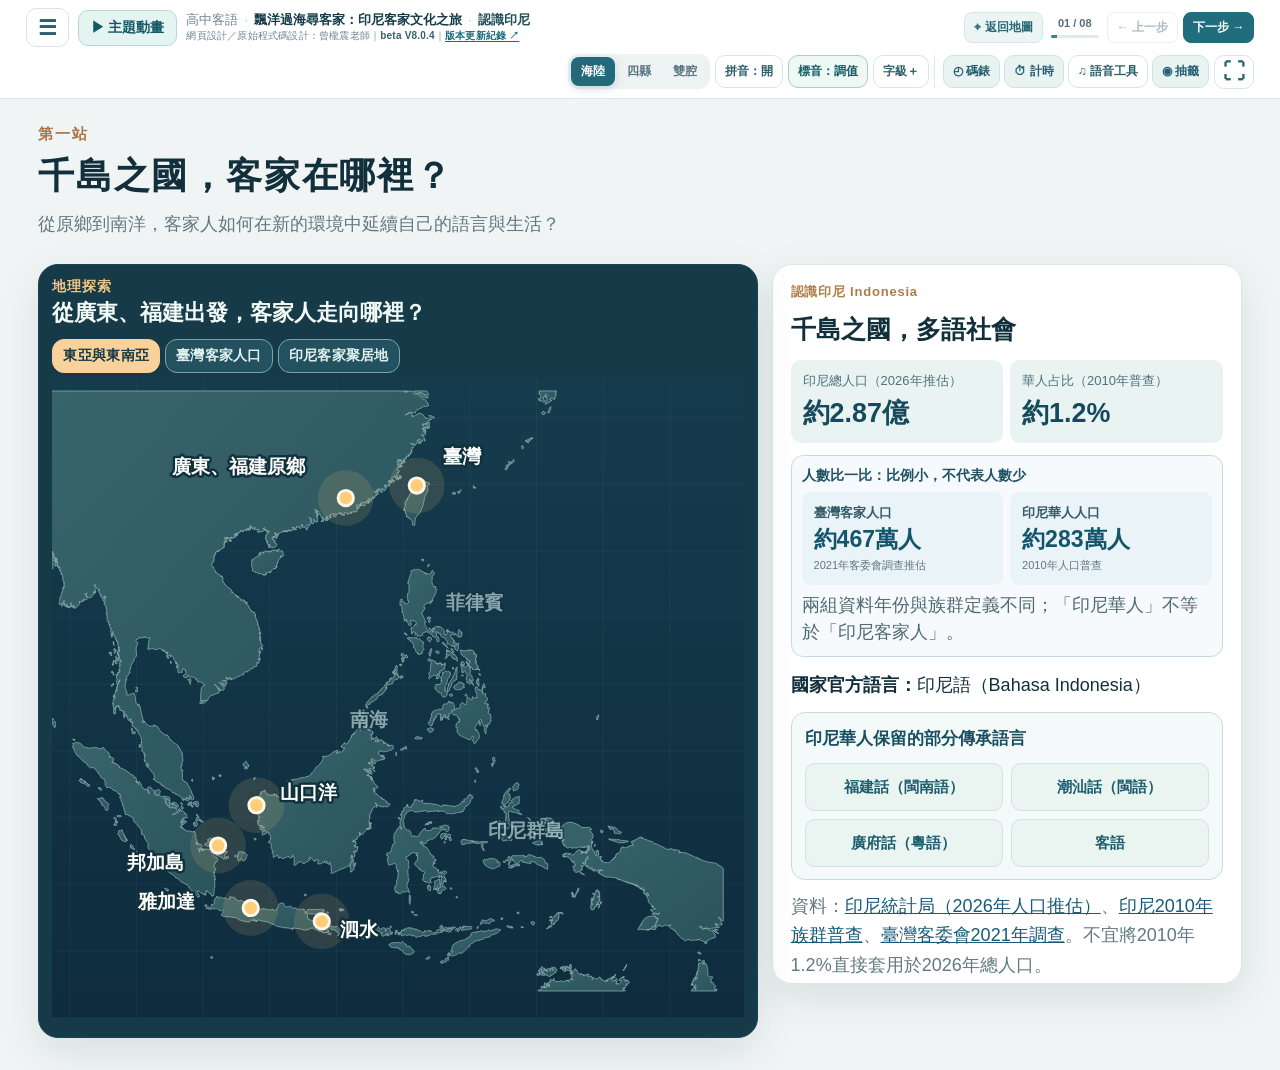
==== index.html @ 6a5dc9e3 "Add files via upload" ====
<!doctype html>
<html lang="zh-Hant">
<head>
  <meta charset="utf-8">
  <meta name="viewport" content="width=device-width, initial-scale=1">
  <meta name="theme-color" content="#0f2835">
  <meta name="description" content="高中客語第八課〈行讀客家世界：印尼客家之旅〉互動教學網站。海陸與四縣課文、移民歷史、語言傳承、蘭芳公司、飲食與元宵。">
  <title>飄洋過海尋客家：印尼客家文化之旅｜beta V8.0.4</title>
  <link rel="stylesheet" href="styles.css">
  <script src="content.js" defer></script>
  <script src="culture-vocab.js" defer></script>
  <script src="app.js" defer></script>
  <script src="phonology-tools.js" defer></script>
</head>
<body>
  <div class="site-shell" id="siteShell">
    <button type="button" id="navBackdrop" class="nav-backdrop" aria-label="關閉章節導覽" hidden></button>
    <aside class="sidebar" id="sidebar" aria-label="探索章節" aria-hidden="true">
      <div class="brand">
        <span class="brand-mark" aria-hidden="true">客</span>
        <div><strong>飄洋過海尋客家</strong><span>印尼客家文化之旅</span></div>
      </div>
      <div class="side-caption">互動式客語教材</div>
      <nav id="lessonNav" class="lesson-nav" aria-label="八個教學階段"></nav>
      <div class="side-bottom">
        
        <a href="worksheet.html" target="_blank" rel="noopener">開啟可列印學習單 ↗</a>
        <button type="button" id="viewSources" class="quiet-button">資料與圖片來源</button>
        <a href="versions.html" target="_blank" rel="noopener">版本更新紀錄 ↗</a>
      </div>
    </aside>

    <div class="workspace">
      <header class="topbar">
        <div class="topbar-heading">
          <button type="button" id="mobileMenu" class="icon-button" aria-label="開啟章節導覽" aria-expanded="false" aria-controls="sidebar" title="開啟章節導覽（M）">☰</button>
          <button type="button" id="themeAnimationBtn" class="top-button theme-animation-launch" title="播放／重播開場主題動畫" aria-haspopup="dialog" aria-controls="journeyOverlay">▶ 主題動畫</button>
          <div class="topbar-identity">
            <div class="breadcrumb"><span>高中客語</span><span class="dot">·</span><strong class="site-full-name">飄洋過海尋客家：印尼客家文化之旅</strong><span class="dot">·</span><strong id="stepLabel">認識印尼</strong></div>
            <div class="site-credit">網頁設計／原始程式碼設計：曾櫳震老師｜<strong>beta V8.0.4</strong>｜<a class="version-history-link" href="versions.html" target="_blank" rel="noopener">版本更新紀錄 ↗</a></div>
          </div>
        </div>
        <nav class="top-pager" aria-label="課程站別導覽">
          <button type="button" id="mapHome" class="top-pager-home" title="返回第一站地圖">⌖ 返回地圖</button>
          <div class="top-pager-progress" aria-label="目前教學站別">
            <span id="progressText" class="progress-text">01 / 08</span>
            <div class="progress-track" aria-hidden="true"><div id="progressFill" class="progress-fill"></div></div>
          </div>
          <button type="button" id="prevBtn" class="top-pager-step" title="上一站">← 上一步</button>
          <button type="button" id="nextBtn" class="top-pager-step next-step" title="下一站">下一步 →</button>
        </nav>
        <div class="top-actions">
          <div class="dialect-switch" role="group" aria-label="課文腔調">
            <button type="button" class="dialect active" data-dialect="hailu" aria-pressed="true">海陸</button>
            <button type="button" class="dialect" data-dialect="sixian" aria-pressed="false">四縣</button>
            <button type="button" class="dialect" data-dialect="both" aria-pressed="false">雙腔</button>
          </div>
          <button type="button" id="pinyinToggle" class="top-button" title="顯示或隱藏拼音" aria-pressed="true">拼音：開</button>
          <button type="button" id="toneModeToggle" class="top-button tone-mode-toggle" title="切換調值與調型標記" aria-label="目前使用調值標記，點擊切換為調型">標音：調值</button>
          <button type="button" id="fontToggle" class="top-button" title="調整課文顯示字級">字級＋</button>
          <div class="tool-launchers" role="group" aria-label="課堂小工具">
            <button type="button" data-tool="stopwatch" class="top-button tool-trigger" title="開啟碼錶">◴ 碼錶</button>
            <button type="button" data-tool="countdown" class="top-button tool-trigger" title="開啟倒數計時器">⏱ 計時</button>
            <button type="button" id="phonologyLaunch" class="top-button" title="客語聲調與聲母速查">♫ 語音工具</button>
            <button type="button" data-tool="spinner" class="top-button tool-trigger" title="開啟輪盤抽籤">◉ 抽籤</button>
          </div>
          <button type="button" id="fullscreenToggle" class="icon-button" title="全螢幕（F）" aria-label="切換全螢幕">⛶</button>
        </div>
      </header>

      <main class="main" id="main" tabindex="-1">
        <div class="content-head">
          <div class="eyebrow" id="stageEyebrow">第一站</div>
          <h1 id="stageTitle">千島之國，客家在哪裡？</h1>
          <p id="stageIntro">從臺灣出發，前往印尼認識另一個客家世界。</p>
        </div>
        <div class="stage-body" id="stageBody" aria-live="polite"></div>
      </main>

    </div>
  </div>

  <div id="journeyOverlay" class="journey-overlay" role="dialog" aria-modal="true" aria-label="飄洋過海尋客家主題動畫" hidden>
    <section class="journey-embedded-wrap">
      <div class="journey-modal-top"><strong>飄洋過海尋客家｜主題動畫</strong><button id="journeySkip" type="button" class="journey-modal-close" aria-label="關閉主題動畫，返回原本課程">× 關閉動畫</button></div>
      <iframe id="journeyPixelFrame" title="歷史移民與現代探險：七幕像素主題動畫" data-src="journey-pixel.html?embed=1" allowfullscreen></iframe>
    </section>
  </div>
  <div id="dialogOverlay" class="dialog-overlay" hidden>
    <div class="dialog" role="dialog" aria-modal="true" aria-labelledby="dialogTitle">
      <div class="dialog-top"><div class="micro-label" id="dialogTag">詞彙註解</div><button type="button" id="dialogClose" class="icon-button" aria-label="關閉">×</button></div>
      <h2 id="dialogTitle"></h2>
      <div id="dialogContent"></div>
    </div>
  </div>
  <div id="toolOverlay" class="tool-overlay" hidden>
    <section class="tool-dialog" role="dialog" aria-modal="true" aria-labelledby="toolTitle">
      <header class="tool-dialog-head"><div><div class="tool-kicker">課堂小工具</div><h2 id="toolTitle"></h2></div><button type="button" class="tool-close" id="toolClose" aria-label="關閉工具">×</button></header>
      <div id="toolContent"></div>
    </section>
  </div>
  <div id="phonologyOverlay" class="phonology-overlay" hidden>
    <section class="phonology-dialog" role="dialog" aria-modal="true" aria-labelledby="phonologyTitle">
      <header class="phonology-head"><div><div class="micro-label">海陸腔／四縣腔</div><h2 id="phonologyTitle">客語語音互動工具</h2></div><button id="phonologyClose" class="phonology-close" type="button" aria-label="關閉語音工具">×</button></header>
      <div class="phonology-actions"><button data-phon-tab="tones" class="active" aria-pressed="true">聲調</button><button data-phon-tab="consonants" aria-pressed="false">聲母</button><button data-phon-tab="references" aria-pressed="false">原始圖表</button><button data-phon-tab="sandhi" aria-pressed="false">連讀變調</button></div>
      <div class="phonology-dialects"><button data-phon-dialect="hailu" class="active" aria-pressed="true">海陸腔</button><button data-phon-dialect="sixian" aria-pressed="false">四縣腔</button></div>
      <div id="phonologyContent"></div>
    </section>
  </div>
  <div id="cultureVocabOverlay" class="culture-vocab-overlay" hidden>
    <section class="cv-modal" role="dialog" aria-modal="true" aria-labelledby="cvTitle">
      <header class="cv-modal-head"><div><div class="micro-label">客語時間！拿出學習單，一起讀、一起猜！</div><h2 id="cvTitle">客語詞彙學習</h2></div><button type="button" class="cv-close" data-cv-action="close" aria-label="關閉詞彙學習視窗">×</button></header>
      <div class="cv-modal-body">
        <div class="cv-main-column">
          <div class="cv-modal-top"><span id="cvProgress"></span><div class="cv-dialects"><button type="button" data-cv-dialect="hailu">海陸腔</button><button type="button" data-cv-dialect="sixian">四縣腔</button></div></div>
          <div class="cv-tone-switch" role="group" aria-label="詞彙拼音標記"><span>拼音標記</span><button type="button" data-cv-tone="shape">調型</button><button type="button" data-cv-tone="value">調值</button></div>
          <div class="cv-word-area"><div id="cvHan" class="cv-han"></div><div id="cvPinyin" class="cv-pinyin"></div><div id="cvGuess" class="cv-guess">猜猜看，這個詞是什麼意思？</div><div id="cvMeaning" class="cv-meaning" hidden></div><div id="cvImage" class="cv-image" hidden></div></div>
          <footer class="cv-modal-actions"><button id="cvReveal" type="button" class="cv-reveal" data-cv-action="reveal">揭曉華語詞義</button><div class="cv-nav"><button type="button" data-cv-action="prev">← 上一詞</button><button type="button" data-cv-action="next">下一詞 →</button><button type="button" data-cv-action="random">隨機抽一詞</button></div></footer>
        </div>
        <aside id="cvSlotPanel" class="cv-slot-panel" aria-label="詞彙卡同步抽籤拉霸">
          <button type="button" class="cv-slot-toggle" data-slot-action="toggle" id="cvSlotToggle" aria-expanded="false" aria-controls="cvSlotDetails">▣ 抽籤拉霸 <span aria-hidden="true">＋</span></button>
          <div class="cv-slot-details" id="cvSlotDetails" hidden>
            <p class="cv-slot-tip">詞彙卡保持開啟，隨時抽選學生。</p>
            <div class="cv-slot-reels" aria-live="polite" aria-atomic="true"><span class="cv-slot-reel" id="cvSlotResult">—</span></div>
            <button type="button" class="cv-slot-draw" data-slot-action="draw" id="cvSlotDraw">拉霸抽籤</button>
            <p class="cv-slot-status" id="cvSlotStatus">沿用輪盤名單</p>
            <button type="button" class="cv-slot-reset" data-slot-action="reset">重新抽籤</button>
            <details class="cv-slot-settings" id="cvSlotSettings"><summary>名單與抽籤設定</summary>
              <label for="cvSlotRosterFile">匯入本機CSV／TXT學生名單</label>
              <input type="file" id="cvSlotRosterFile" class="roster-file-input" accept=".csv,.txt,text/csv,text/plain" aria-describedby="cvSlotImportStatus">
              <p id="cvSlotImportStatus" class="roster-file-status" role="status">名單只在這個瀏覽器分頁處理，不上傳。</p>
              <label for="cvSlotNames">學生姓名／座號（換行或逗號分隔）</label>
              <textarea id="cvSlotNames" rows="5" spellcheck="false"></textarea>
              <button type="button" data-slot-action="save-names">套用名單</button>
              <label class="cv-slot-checkbox"><input id="cvSlotExclude" type="checkbox" checked>抽過的人暫不重複</label>
            </details>
          </div>
        </aside>
      </div>
    </section>
  </div>
  <noscript><p class="noscript">本教學網站需要啟用JavaScript，才能使用章節導覽與課文切換。</p></noscript>
</body>
</html>
---- styles.css ----
:root{--ink:#122f3c;--muted:#5e7481;--cream:#f5f7f5;--white:#fff;--line:#dce6e8;--accent:#f3b86b;--sea:#1b6273;--lightsea:#def0ef;--teal:#327c7c;--shadow:0 14px 40px rgba(23,56,66,.10);--fontup:1;}
*{box-sizing:border-box}html,body{margin:0;min-height:100%;background:#f0f4f4;color:var(--ink);font-family:ui-sans-serif,-apple-system,BlinkMacSystemFont,"Noto Sans TC","Microsoft JhengHei",sans-serif}button,a{font:inherit}button{cursor:pointer}a{color:#126070}button:focus-visible,a:focus-visible,input:focus-visible{outline:3px solid #eea755;outline-offset:3px}button:disabled{opacity:.42;cursor:not-allowed}p{line-height:1.75}button{transition:background .17s ease,border-color .17s ease,transform .17s ease}button:hover:not(:disabled){transform:translateY(-1px)}
.site-shell{min-height:100vh;display:grid;grid-template-columns:254px minmax(0,1fr)}.sidebar{background:var(--ink);color:#d4e2e5;display:flex;flex-direction:column;padding:26px 17px 20px;position:sticky;top:0;height:100vh;overflow:auto}.brand{display:flex;gap:10px;align-items:center;padding:1px 9px 24px}.brand-mark{background:var(--accent);color:#263b3c;width:39px;height:39px;border-radius:13px;display:grid;place-items:center;font-family:serif;font-size:24px;font-weight:800}.brand strong{display:block;font-size:16px;color:white;letter-spacing:.05em}.brand span:not(.brand-mark){display:block;font-size:11px;color:#a9bec4;margin-top:3px}.side-caption{padding:10px 12px;color:#93b3ba;font-size:11px;letter-spacing:.16em;text-transform:uppercase}.lesson-nav{display:grid;gap:7px}.nav-step{border:1px solid transparent;color:#b5cbd1;background:transparent;display:flex;gap:12px;align-items:center;text-align:left;padding:12px 11px;border-radius:12px}.nav-step:hover{background:#204454}.nav-step.active{background:#285566;color:white;border:1px solid #407783}.nav-step .n{font-size:12px;font-variant-numeric:tabular-nums;color:#e8b778;min-width:22px}.nav-step strong{display:block;font-size:13px;font-weight:650}.nav-step small{color:#8cb2bd;display:block;font-size:11px;margin-top:3px}.side-bottom{margin-top:auto;padding:20px 12px 2px;border-top:1px solid #38525d}.side-bottom .mini-label{font-size:11px;letter-spacing:.1em;color:#ecc389}.side-bottom p{font-size:12px;line-height:1.8;color:#b3c9d0;margin:7px 0 10px}.side-bottom a{display:block;color:#e6cb99;font-size:12px;margin:8px 0}.quiet-button{background:none;border:0;padding:6px 0;color:#a2c6cb;font-size:12px;text-align:left}.workspace{min-width:0;display:flex;flex-direction:column;min-height:100vh}.topbar{display:flex;justify-content:space-between;align-items:center;gap:10px;min-height:74px;padding:12px clamp(18px,3vw,44px);background:white;border-bottom:1px solid var(--line)}.breadcrumb{font-size:12px;color:#6e838d;white-space:nowrap}.breadcrumb strong{color:#214d58}.dot{margin:0 10px;color:#aac2c4}.top-actions{display:flex;align-items:center;gap:8px}.dialect-switch{display:flex;gap:2px;padding:3px;border-radius:11px;background:#edf3f3}.dialect{border:0;border-radius:8px;padding:8px 11px;background:transparent;color:#5a7480;font-size:12px;font-weight:700}.dialect.active{color:#fff;background:#236979;box-shadow:0 3px 10px #23697933}.top-button,.icon-button{border:1px solid #dbe5e6;border-radius:10px;padding:8px 11px;background:#fff;color:#2c606b;font-size:12px;font-weight:700}.icon-button{font-size:22px;line-height:1;min-width:38px}.mobile-only{display:none}
.main{width:100%;max-width:1600px;margin:0 auto;padding:clamp(20px,3vw,40px) clamp(20px,4vw,55px) 32px;flex:1}.content-head{margin-bottom:24px}.eyebrow{font-size:12px;color:#ae7443;font-weight:800;letter-spacing:.12em}.content-head h1{margin:8px 0 8px;font-size:clamp(25px,3vw,38px);letter-spacing:.045em;line-height:1.35}.content-head p{color:#637882;font-size:14px;margin:0}.stage-body{display:grid;gap:18px}.panel{background:#fff;border:1px solid var(--line);box-shadow:var(--shadow);border-radius:20px;padding:24px}.panel h2{margin:0 0 11px;font-size:20px}.panel h3{margin:0 0 9px;font-size:17px}.panel p{margin:8px 0 0;font-size:15px}.panel.soft{background:#f8f9f7}.muted{color:var(--muted)}.micro-label{font-size:11px;color:#ae7d47;font-weight:750;letter-spacing:.13em}.tag{display:inline-block;background:#e9f4f3;border-radius:99px;color:#1b6670;padding:5px 10px;font-size:11px;font-weight:700}.tag.amber{background:#fff2db;color:#875e24}.tag.grey{background:#eef1f3;color:#536a74}.grid2{display:grid;grid-template-columns:1fr 1fr;gap:17px}.grid3{display:grid;grid-template-columns:repeat(3,1fr);gap:16px}.grid4{display:grid;grid-template-columns:repeat(4,1fr);gap:14px}.row{display:flex;align-items:center;gap:10px;flex-wrap:wrap}.spacebetween{justify-content:space-between}.teacher-note{padding:14px 18px;border-left:3px solid #d59d59;border-radius:9px;background:#fdf7ec;color:#6f5b43;font-size:13px;line-height:1.7}.question{font-size:clamp(18px,2vw,26px);font-weight:750;line-height:1.6}.stat{padding:21px 23px;border-radius:16px;background:#f1f7f6;border:1px solid #e1eceb}.stat .number{font-size:clamp(30px,4vw,52px);font-weight:850;color:#1e6574;line-height:1.2;letter-spacing:-.02em}.stat small{display:block;color:#647e85;font-size:12px;margin-top:5px}.stat .reveal{font-size:15px;color:#7d9197}.action{border:0;background:#1c6575;color:#fff;border-radius:12px;padding:11px 17px;font-weight:750}.ghost{border:1px solid #d3e3e5;background:#f7fbfa;color:#256575;border-radius:10px;padding:10px 13px;font-weight:700}.ghost.active{background:#206779;color:white;border-color:#206779}.info-tiles{display:grid;grid-template-columns:repeat(3,minmax(0,1fr));gap:10px}.info-tiles .tile{background:#f4f7f5;border-radius:13px;padding:15px;font-size:13px;line-height:1.6}.info-tiles strong{display:block;margin-bottom:4px;font-size:15px}.map-panel{position:relative;overflow:hidden;background:#163a48;border:1px solid #184455;border-radius:20px;color:#f1faf6;box-shadow:var(--shadow);padding:18px 22px}.map-header{display:flex;justify-content:space-between;align-items:center;gap:12px;flex-wrap:wrap}.map-caption{font-size:11px;color:#bfd0d0}.map-svg{width:100%;height:auto;display:block;max-height:480px}.map-svg .land{fill:#375d62;stroke:#77959a;stroke-width:1.3}.map-svg .coast{fill:#4d7779;stroke:#87a4a6;stroke-width:1.2}.map-svg .country-name{font-size:16px;fill:#adcdcc;letter-spacing:.1em;font-weight:650;pointer-events:none}.map-svg .minor-name{font-size:12px;fill:#d4e7db;pointer-events:none}.map-svg .route{fill:none;stroke:#f6b76c;stroke-width:3;stroke-dasharray:7 8;stroke-linecap:round;opacity:.85}.map-svg .route.modern{stroke:#a9e0f0;stroke-width:2;stroke-dasharray:4 7;opacity:.75}.map-svg .pin{cursor:pointer}.map-svg .pin circle.core{fill:#ffcd7a;stroke:#fff7e9;stroke-width:2.2}.map-svg .pin circle.halo{fill:#ffc778;opacity:.13}.map-svg .pin:hover circle.halo{opacity:.36}.map-svg .pin text{fill:white;font-size:15px;font-weight:800;paint-order:stroke;stroke:#10313b;stroke-width:4px;stroke-linejoin:round;pointer-events:none}.map-svg .pin:focus{outline:none}.map-svg .pin:focus circle.core{stroke:#fff;stroke-width:5px}.map-info{background:#224b56;border:1px solid #416d74;border-radius:13px;padding:13px 16px;font-size:13px;line-height:1.65;color:#d9eff0}.map-info strong{font-size:16px;color:#ffe5ae}.map-note{color:#d3e3e3;font-size:11px}.plane{display:none;fill:#f8dfab;filter:drop-shadow(1px 1px 5px #fff9)}.map-panel.flying .plane{display:block;offset-path:path('M 593 118 Q 553 188 471 287');animation:fly 3.2s ease-in-out forwards;offset-rotate:auto}.map-panel.flying .plane{transform:translate(-9px,-9px)}@keyframes fly{0%{offset-distance:0%;opacity:0}8%{opacity:1}90%{opacity:1}100%{offset-distance:100%;opacity:0}}
.toolbar{background:#fff;border-top:1px solid var(--line);min-height:78px;padding:15px clamp(20px,4vw,55px);display:flex;align-items:center;justify-content:space-between;gap:13px;position:sticky;bottom:0;z-index:5}.toolbar-left,.toolbar-right{display:flex;align-items:center;gap:12px}.toolbar-quiet{border:0;background:transparent;color:#337482;font-weight:700;font-size:13px}.progress-text{font-size:12px;color:#708894;white-space:nowrap}.progress-track{width:120px;max-width:12vw;height:6px;border-radius:99px;background:#e1ebec;overflow:hidden}.progress-fill{height:100%;background:#2c8890;width:12.5%;transition:width .3s}.outline-button,.primary-button{border-radius:11px;padding:11px 20px;font-weight:750;font-size:13px}.outline-button{background:white;border:1px solid #cbdce0;color:#3d6a75}.primary-button{color:white;border:1px solid #1f6879;background:#1f6879}.primary-button:hover{background:#155364}
.reading-controls{display:flex;gap:9px;flex-wrap:wrap;margin-bottom:18px}.chunk{background:#f2f5f5;color:#42616a;border:1px solid #d9e4e5;padding:9px 13px;border-radius:10px;font-weight:700;font-size:12px}.chunk.active{background:#1d6474;border-color:#1d6474;color:white}.reading-panel{display:grid;gap:12px;max-height:min(53vh,570px);overflow:auto;padding:4px 7px 12px 0}.reading-unit{background:#f7faf9;border:1px solid #e6efed;border-radius:12px;padding:17px 20px}.reading-unit .unit-n{font-size:11px;color:#8ba1a3;margin-bottom:7px}.reading-unit.both{display:grid;grid-template-columns:1fr 1fr;gap:12px}.reading-unit.both .unit-n{grid-column:1/-1}.dialect-col{min-width:0}.dialect-name{display:inline-block;color:#217182;font-size:11px;font-weight:800;margin-bottom:6px}.han-text{font-size:calc(22px * var(--fontup));line-height:2.0;letter-spacing:.02em;overflow-wrap:anywhere}.pinyin-text{font-size:calc(14px * var(--fontup));color:#657e89;line-height:1.9;margin-top:9px;white-space:normal;word-wrap:break-word;font-family:ui-sans-serif,Arial,sans-serif;letter-spacing:.02em}.vocab-btn{border:0;border-bottom:2px dotted #b37636;border-radius:0;background:#fff1d9;color:#784f19;padding:0 3px;font-size:inherit;line-height:inherit;display:inline;font-weight:750}.vocab-btn:hover{background:#ffe0a7}.vocab-strip{display:flex;gap:8px;flex-wrap:wrap;margin-top:13px}.vocab-strip button{border:1px solid #cfe2e1;color:#23616d;background:#eef8f6;border-radius:999px;padding:7px 12px;font-size:12px}.read-tip{font-size:12px;color:#637d86}
.dialog-overlay{position:fixed;z-index:90;inset:0;background:#102e3aca;display:grid;place-items:center;padding:15px}.dialog-overlay[hidden]{display:none}.dialog{width:min(540px,95vw);background:#fff;border-radius:20px;padding:24px 27px;box-shadow:0 30px 80px #0d283d44}.dialog-top{display:flex;justify-content:space-between;align-items:center}.dialog h2{margin:3px 0 14px;font-size:26px}.dialog p{line-height:1.85;color:#526d77}.dialog a{overflow-wrap:anywhere}.dialog .dialog-dialect{display:flex;justify-content:space-between;gap:10px;background:#f0f6f5;padding:11px;border-radius:10px;margin:8px 0;font-size:13px}.dialog small{color:#607c85}.dialog .dialog-dialect span{word-break:break-word}.sources-list{display:grid;gap:10px}.sources-list a{font-size:13px;line-height:1.5}
.histcard{border-radius:16px;border:1px solid #deeaeb;background:#fbfcfc;padding:19px}.histcard .year{font-weight:850;font-size:30px;color:#2b7c83}.histcard h3{margin:7px 0}.histcard p{font-size:14px}.meter{display:flex;align-items:stretch;gap:6px}.meter button{flex:1;padding:13px 8px;border-radius:10px;border:1px solid #cddfe1;background:#f3f8f7;color:#285e6b;font-weight:700}.meter button.active{background:#235f70;color:white}.answer-box{background:#f0f7f6;border:1px dashed #adcac9;border-radius:12px;padding:18px;color:#295e67;min-height:82px;line-height:1.8}.card-illustration{min-height:185px;display:grid;place-items:center;border-radius:13px;background:linear-gradient(135deg,#d5eae4,#eae3d1);overflow:hidden}.card-illustration svg{width:min(86%,300px);height:auto;max-height:220px}.food-card{border:1px solid #e1e9e8;background:white;border-radius:17px;overflow:hidden}.food-card .food-body{padding:17px}.food-card h3{margin:0 0 8px}.food-card p{font-size:13px;margin:0;color:#586f75}.compare-line{display:grid;grid-template-columns:1fr 1fr;gap:12px}.compare-line>div{background:#f5f8f7;border:1px solid #e1eae9;padding:15px;border-radius:11px;font-size:14px;line-height:1.7}.large-prompt{font-size:21px;font-weight:800;line-height:1.6}.festival-card{background:white;border:1px solid var(--line);border-radius:16px;padding:18px;min-height:195px}.festival-card .festival-symbol{font-size:43px;display:block;margin:7px 0 12px}.festival-card p{font-size:13px}.festival-card h3{font-size:16px}.policy-col{padding:19px;border-radius:14px;border:1px solid #dbe6e7}.policy-col:first-child{background:#fff8ec}.policy-col:last-child{background:#eff6f6}.tick{display:inline-block;width:11px;height:11px;background:#66a3a4;border-radius:50%;margin-right:8px}.poll{display:flex;gap:9px;flex-wrap:wrap;margin-top:13px}.poll button{background:#f7faf9;border:1px solid #cddfdf;border-radius:11px;padding:12px 15px;color:#285969}.poll button.active{background:#276c79;color:white}.selection-output{margin-top:12px;color:#276b73;font-size:13px;min-height:24px}.audio-chooser{background:#f6f9f8;border-radius:16px;padding:22px;display:flex;flex-direction:column;gap:10px}.audio-chooser h3{margin:0}.audio-chooser audio{width:100%}.audio-chooser input{max-width:100%;font-size:12px}.audio-chooser .audio-status{font-size:12px;color:#6a8189}.audio-chooser .audio-note{font-size:13px}.reflection{border:1px solid #d7e5e5;border-radius:15px;padding:19px;background:#f7fafa;min-height:140px}.reflection.active{border-color:#41949a;background:#e9f6f3}.reflection strong{font-size:21px}.reflection p{font-size:13px;color:#58767a}.citation{font-size:11px;color:#789096;line-height:1.75}.lesson-outro{font-size:22px;font-weight:800;color:#255f6c}
@media(max-width:1200px){.site-shell{grid-template-columns:210px minmax(0,1fr)}.sidebar{padding:22px 9px}.main{padding:25px 25px 28px}.topbar{padding:12px 20px}.top-actions{gap:5px}.brand strong{font-size:14px}.panel{padding:19px}.grid4{grid-template-columns:repeat(2,1fr)}}
@media(max-width:900px){.site-shell{grid-template-columns:1fr}.sidebar{position:fixed;z-index:30;top:0;bottom:0;width:260px;height:100vh;transform:translateX(-100%);transition:transform .2s}.sidebar.open{transform:translateX(0)}.mobile-only{display:inline-block}.breadcrumb span{display:none}.topbar{flex-wrap:wrap;min-height:62px}.grid2,.grid3,.grid4{grid-template-columns:1fr}.reading-unit.both{grid-template-columns:1fr}.reading-unit.both .unit-n{grid-column:1}.info-tiles{grid-template-columns:1fr}.content-head h1{font-size:27px}.toolbar{padding:10px 15px}.progress-track{display:none}}
@media(max-width:520px){.top-actions{width:100%;justify-content:flex-end}.topbar{gap:7px}.main{padding:17px 13px 24px}.panel{padding:16px;border-radius:13px}.map-panel{padding:12px}.toolbar-quiet{display:none}.toolbar-right{gap:5px}.outline-button,.primary-button{padding:10px}.dialect{padding:7px 9px}.top-button{font-size:11px;padding:7px}.reading-unit{padding:11px}.han-text{font-size:calc(19px * var(--fontup))}.progress-text{font-size:10px}}
@media print{.sidebar,.topbar,.toolbar{display:none!important}.site-shell{display:block}.main{padding:0}.panel{box-shadow:none}.reading-panel{max-height:unset;overflow:visible}}

/* 開場鉤子採緊湊橫向配置，讓互動地圖更早進入投影畫面 */
.intro-quick{display:grid;grid-template-columns:minmax(220px,1.1fr) minmax(330px,1.45fr) auto;align-items:center;gap:17px;padding:17px 23px}
.intro-quick .question{font-size:19px;margin:5px 0;line-height:1.45}
.intro-quick p{font-size:12px;margin-top:4px}
.intro-stats{display:grid;grid-template-columns:1fr 1fr;gap:9px}
.intro-quick .stat{padding:11px 16px}
.intro-quick .stat .number{font-size:31px}
.intro-quick .stat small{font-size:10px}
@media(max-width:1200px){.intro-quick{grid-template-columns:1fr 1.3fr;gap:9px}.intro-quick>.action{grid-column:1/-1;justify-self:start}}
@media(max-width:660px){.intro-quick{display:block}.intro-stats{margin:13px 0}.intro-quick>.action{width:100%}}
@media(prefers-reduced-motion:reduce){*,*::before,*::after{scroll-behavior:auto!important;animation:none!important;transition:none!important}}

/* 開場採地圖主畫面＋右側人口與語言問題 */
.intro-layout{display:grid;grid-template-columns:minmax(0,2.3fr) minmax(260px,1fr);gap:16px;align-items:stretch}
.intro-layout .map-panel{min-width:0}
.intro-layout .map-svg{max-height:450px}
.intro-side{display:flex;flex-direction:column;align-items:stretch;gap:11px;box-shadow:var(--shadow)}
.intro-side .question{font-size:20px;margin:3px 0 0;line-height:1.5}
.intro-side p{font-size:12px;margin:0}
.intro-side .stat{padding:12px 16px}
.intro-side .stat .number{font-size:36px}
.intro-side .action{align-self:flex-start}
@media(max-width:1150px){.intro-layout{grid-template-columns:1fr}.intro-side{display:grid;grid-template-columns:1fr 1fr;align-items:center}.intro-side .stat{padding:11px}.intro-side>.action{justify-self:start}.intro-side>.citation{grid-column:1/-1}}
@media(max-width:650px){.intro-side{display:flex}.intro-side>.action{width:100%}}

/* 第三版：公開授課投影優先的字級與真實地理圖層 */
html,body{font-size:18px}
.site-shell{grid-template-columns:258px minmax(0,1fr)}
.brand strong{font-size:19px}.brand span:not(.brand-mark){font-size:14px}.side-caption{font-size:13px}
.nav-step strong{font-size:17px}.nav-step small{font-size:13px}.nav-step .n{font-size:14px}
.side-bottom p,.side-bottom a,.side-bottom .mini-label{font-size:14px}
.breadcrumb{font-size:15px}.dialect,.top-button{font-size:15px}.top-button{padding:10px 12px}
.eyebrow{font-size:15px}.content-head h1{font-size:clamp(31px,3vw,44px)}.content-head p{font-size:19px}
.micro-label{font-size:14px;letter-spacing:.06em}.panel h2{font-size:25px}.panel h3{font-size:21px}.panel p{font-size:18px}
.question{font-size:clamp(23px,2.2vw,31px)}.teacher-note{font-size:17px}.citation{font-size:14px}
.stat small{font-size:15px}.stat .number{font-size:46px}.action,.ghost,.toolbar-quiet,.outline-button,.primary-button{font-size:17px;padding:13px 18px}
.toolbar{min-height:85px}.progress-text{font-size:16px}
.han-text{font-size:calc(29px * var(--fontup));line-height:1.83}
.pinyin-text{font-size:calc(20px * var(--fontup));line-height:1.8}
.dialect-name,.reading-unit .unit-n,.read-tip{font-size:15px}.chunk,.vocab-strip button{font-size:16px;padding:10px 14px}
.dialog{width:min(720px,94vw)}.dialog h2{font-size:33px}.dialog p,.dialog .dialog-dialect{font-size:19px}.dialog small{font-size:16px}
.histcard p,.food-card p,.festival-card p,.reflection p,.audio-chooser .audio-note,.selection-output,.audio-chooser .audio-status{font-size:17px}
.festival-card h3,.food-card h3{font-size:22px}.compare-line>div,.info-tiles .tile{font-size:18px}.info-tiles strong{font-size:21px}
.policy-col,.answer-box{font-size:18px}.large-prompt{font-size:25px}

/* 地圖改採GSHHG離線地理海岸線，依正確經緯度放置可點擊的標記 */
.intro-layout{grid-template-columns:minmax(0,2.2fr) minmax(315px,.95fr);gap:20px}
.map-panel{padding:20px 22px}.map-header h2{margin:7px 0 8px;font-size:25px;line-height:1.4}
.map-tabs{display:flex;flex-wrap:wrap;gap:9px;margin:14px 0 12px}
.map-tab{border:1px solid #78a6aa;color:#e1f2ef;background:#235160;border-radius:12px;padding:11px 15px;font-size:17px;font-weight:750;letter-spacing:.02em}
.map-tab:hover{background:#315f70}.map-tab.active{background:#f8d29a;border-color:#f8d29a;color:#163945}
.map-viewport{display:flex;align-items:center;justify-content:center;width:100%;min-height:380px}
.map-panel .map-svg{width:100%;height:auto;max-height:620px}
.map-panel .map-svg.map-taiwan{height:min(62vh,650px);width:auto;max-width:100%;max-height:650px}
.map-panel .map-svg .pin text{font-size:22px;stroke-width:5px}
.map-panel .map-svg .pin circle.core{stroke-width:3px}
.map-panel .map-svg .geo-label{font-size:20px;font-weight:650;fill:#b7d0d1;opacity:.72;paint-order:stroke;stroke:#113342;stroke-width:3px}
.map-info{padding:16px 19px;font-size:18px;line-height:1.68}
.map-info strong{font-size:22px}
.map-note{font-size:14px;line-height:1.7}
.map-panel.flying .plane{display:block;offset-path:path('M 545 126 Q 480 310 378 459');animation:fly 3.2s ease-in-out forwards;offset-rotate:auto}
.intro-side .question{font-size:24px}.intro-side p{font-size:17px;line-height:1.65}
.intro-side .stat .number{font-size:44px}.intro-side .stat small{font-size:15px}
.distribution-panel{gap:18px}.distribution-panel h2{font-size:24px;margin:0}
.county-ratios{display:grid;gap:14px;margin:7px 0}.ratio-row{display:grid;grid-template-columns:70px minmax(0,1fr) 70px;align-items:center;gap:9px;font-size:17px;font-weight:700}
.ratio-row strong{text-align:right;color:#1c6370;font-size:19px}.ratio-track{height:14px;background:#edf3f1;border-radius:99px;overflow:hidden}.ratio-track div{height:100%;border-radius:99px;background:linear-gradient(90deg,#f3c67b,#e88057)}
.distribution-panel .prompt-side{border-radius:12px;padding:15px;background:#f5f7ef;color:#375866;font-size:18px;font-weight:700;line-height:1.65}
.location-chips{display:grid;grid-template-columns:1fr 1fr;gap:10px}
.location-chips button{padding:13px 10px;border:1px solid #d3e5e4;border-radius:11px;background:#eff7f6;color:#235e69;font-size:17px;font-weight:750}
.location-chips button:hover{background:#d9eeed}

@media(max-width:1250px){
 .intro-layout{grid-template-columns:1fr}.intro-side{display:flex}.map-panel .map-svg{max-height:620px}.map-viewport{min-height:0}
 .distribution-panel .county-ratios{grid-template-columns:repeat(2,minmax(0,1fr))}
}
@media(max-width:900px){.site-shell{grid-template-columns:1fr}.map-tabs{gap:7px}.map-tab{font-size:15px}.map-panel .map-svg .pin text{font-size:20px}}
@media(max-width:520px){
 .content-head h1{font-size:28px}.content-head p{font-size:17px}
 .map-panel{padding:13px}.map-header h2{font-size:22px}
 .map-tabs{display:grid;grid-template-columns:1fr}.map-tab{width:100%}
 .map-panel .map-svg .pin text{font-size:23px}
 .ratio-row{grid-template-columns:68px minmax(0,1fr) 63px;font-size:15px}
 .distribution-panel .county-ratios{grid-template-columns:1fr}
 .intro-side p{font-size:16px}.panel p{font-size:17px}
 .han-text{font-size:calc(23px * var(--fontup))}.pinyin-text{font-size:calc(18px * var(--fontup))}
}

/* 投影版：所有提醒以學生可見的學習內容為主，不顯示教師教案備註 */
.teacher-note,.read-tip,.side-bottom .mini-label,.side-bottom p{display:none!important}
.real-photo{margin:0;position:relative;min-height:200px;background:linear-gradient(120deg,#294d56,#5b7e76);overflow:hidden;border-radius:14px}
.real-photo img{display:block;width:100%;height:100%;object-fit:cover;aspect-ratio:16/10;transition:transform .25s ease}
.real-photo:hover img{transform:scale(1.015)}
.real-photo figcaption{position:absolute;right:0;bottom:0;background:rgba(11,35,42,.73);padding:6px 11px;border-radius:12px 0 0 0;font-size:13px;line-height:1.3}
.real-photo a{color:#fff;overflow-wrap:anywhere;text-decoration:none}
.real-photo.photo-failed{display:grid;place-items:center}
.real-photo.photo-failed:before{content:'圖片未載入 · 請檢查網路連線';color:#e3f1ee;font-size:17px;text-align:center;padding:18px}
.real-photo.photo-failed figcaption{position:static;background:transparent}
.food-card .card-illustration{padding:0;overflow:hidden;min-height:280px}
.food-card .real-photo{border-radius:0;min-height:280px}
.food-card .real-photo img{aspect-ratio:16/10;min-height:280px}
.festival-card{padding:10px 10px 16px;overflow:hidden}
.festival-card .real-photo{min-height:160px}
.festival-card .real-photo img{aspect-ratio:5/4;min-height:160px}
.festival-card h3,.festival-card p,.festival-source{margin-left:9px;margin-right:9px}
.festival-card .festival-symbol{min-height:160px;display:grid;place-items:center;background:linear-gradient(115deg,#d2e0df,#f5d8a2);border-radius:14px;font-size:58px}
.festival-source{display:inline-block;margin-top:11px;font-size:15px}
.photo-context{display:grid;grid-template-columns: minmax(220px,1fr) minmax(0,1.4fr);align-items:center;gap:23px}
.photo-context .real-photo{height:280px}
.photo-context .real-photo img{height:100%}
.photo-context h2{font-size:27px}
@media(max-width:1000px){.photo-context{grid-template-columns:1fr}.photo-context .real-photo{height:260px}}
@media(max-width:600px){.real-photo figcaption{font-size:11px}.festival-card .real-photo{min-height:180px}}

/* 雙腔拼音表記：調值（Unicode上標數字）／調型（課本符號） */
.tone-mode-toggle{white-space:nowrap;border-color:#a3d0cb;background:#eef8f5;color:#175d64}
.tone-mode-toggle.tone-shape-mode{background:#e2f1eb;border-color:#6ea7a0}
.pinyin-text,.reading-title-pinyin,.vocab-pinyin{font-family:ui-sans-serif,"Noto Sans",Arial,"Noto Sans TC",sans-serif;font-variant-numeric:normal;letter-spacing:.025em}
.reading-title-pinyin{font-size:calc(19px * var(--fontup));color:#557781;line-height:1.75;margin-top:8px;overflow-wrap:anywhere}
.reading-title-pinyin span{display:block}
.dialog .vocab-pinyin{font-size:20px;color:#315f6a;line-height:1.65;overflow-wrap:anywhere}
@media(max-width:600px){.reading-title-pinyin{font-size:calc(16px * var(--fontup))}.tone-mode-toggle{padding:9px 11px}}


/* 內建課堂工具：不再需要另外上傳tools.css。 */
/* beta V6.0：投影友善字級／課堂小工具／人口地圖互動 */
:root { --projector-text: 1.08; }
.site-shell { grid-template-columns: 244px minmax(0,1fr); }
.sidebar { padding-bottom: 14px; }
.brand strong { font-size:18px; }
.brand span { font-size:13px; }
.side-caption { font-size:13px; }
.lesson-nav .nav-step strong { font-size:16px; }
.lesson-nav .nav-step small { font-size:13px; }
.breadcrumb { font-size:14px;white-space:normal; line-height:1.35; }
.breadcrumb .site-full-name { color:#163c49; font-size:14px; }
.topbar { min-height:82px; flex-wrap:wrap; row-gap:12px; padding-top:13px; padding-bottom:13px; }
.top-actions { gap:7px; flex-wrap:wrap; }
.top-button { font-size:13px; padding:10px 12px; }
.tool-launchers { display:flex;align-items:center;gap:5px;padding-left:10px;border-left:1px solid #dce7e7; }
.tool-trigger { color:#236071; background:#e9f3f1; border:1px solid #d1e3df; font-weight:780; }
.tool-trigger:hover { background:#d4ece7; }
.main { padding-top:26px; }
.content-head h1 { font-size:clamp(30px,3.1vw,45px); }
.content-head p { font-size:17px; }
.eyebrow { font-size:15px; }
.panel p, .teacher-note p, .intro-side p { font-size:17px; line-height:1.7; }
.panel h2 { font-size:24px; }
.panel h3 { font-size:20px; }
.micro-label { font-size:13px; }
.question { font-size:clamp(22px,2.1vw,32px); }
.map-tabs .map-tab, .map-tab { font-size:15px; }
.map-panel h2 { font-size:clamp(20px,2vw,28px); }
.map-panel .micro-label { font-size:14px; color:#efc68a; }
.map-info { font-size:17px; line-height:1.6; min-height:88px; }
.map-info strong { font-size:21px; }
.map-panel .map-svg .pin text { font-size:20px; }
.map-panel .map-svg.map-taiwan .pin text { font-size:20px; paint-order:stroke;stroke:#173b46;stroke-width:4px;stroke-linejoin:round; }
.map-panel .map-svg.map-taiwan { height:min(64vh,685px); max-height:685px; }
.map-panel .map-svg.map-geo { max-height:620px; }
.map-panel .map-svg.map-indonesia { max-height:570px; }
.map-panel { padding:20px 23px; }
.map-header { margin-bottom:8px; }
.map-viewport { min-height:420px; }
.map-note, .teacher-note, .read-tip { display:none !important; }
.intro-layout { grid-template-columns:minmax(0,1.85fr) minmax(305px,.85fr);gap:18px; }
.intro-side { gap:14px; }
.intro-side h2 { font-size:23px; }
.ratio-row { font-size:15px; }
.ratio-row.ratio-button { display:grid;grid-template-columns:76px 1fr 56px;align-items:center;gap:9px;width:100%;padding:7px 4px;color:#304955;border:0;background:transparent;text-align:left;cursor:pointer; }
.ratio-row.ratio-button:hover { background:#f1f7f5; border-radius:8px; }
.ratio-row.ratio-button span.ratio-track { display:block;height:10px;border-radius:10px;background:#edf0ef;overflow:hidden; }
.ratio-row.ratio-button span.ratio-track span { display:block;height:100%;background:linear-gradient(90deg,#f3c875,#db694e);border-radius:10px; }
.ratio-row.ratio-button strong { text-align:right;color:#284f59; }
.location-list-title { font-size:17px !important; margin:6px 0 0; }
.location-chips button { font-size:15px; padding:9px 11px; }
.county-chips button.active { background:#1c6575; color:#fff; border-color:#1c6575; }
.choice-hint { background:#f0f6f3; color:#276572;border-radius:12px;padding:15px 18px;line-height:1.5;font-size:16px; }
.county-info { display:grid;gap:12px; }
.county-info-name { display:block; font-size:27px !important; }
.county-info-year { color:#bcd3d6; font-size:13px; }
.county-info-number { display:grid; grid-template-columns:1fr 1fr; gap:10px; }
.county-info-number span { display:grid;gap:2px; background:#2c5660;border:1px solid #416c73;border-radius:12px;padding:10px 13px; }
.county-info-number small,.county-info-dialects small { color:#b7d2d3; font-size:13px; }
.county-info-number b { color:#ffe2ac; font-size:clamp(23px,2.2vw,30px); }
.county-info-dialects { display:grid;gap:7px; }
.county-info-dialects span { display:grid;grid-template-columns:105px 1fr;align-items:baseline;gap:9px; }
.county-info-dialects b { font-size:16px; color:#fff9df; }
.map-svg .county-pin .pulse-ring { fill:none; stroke:#f9b870; stroke-width:2.7px;opacity:0; transform-box:fill-box;transform-origin:center;animation:county-ripple 2.9s ease-out infinite;pointer-events:all; }
.map-svg .county-pin .pulse-ring.delay { animation-delay:1.43s; }
.map-svg .county-pin.high .pulse-ring { stroke:#ff9267;stroke-width:3.6; }
.map-svg .county-pin.medium .pulse-ring { stroke:#ffd087; }
.map-svg .county-pin.normal .pulse-ring { stroke:#bce6dc;stroke-width:2.5; }
.map-svg .county-pin .core { fill:#ffd38e;stroke:#fff;stroke-width:2.2; filter:drop-shadow(0 0 7px #f4bb77); }
.map-svg .county-pin.selected .core { fill:#fff; stroke:#f8a456;stroke-width:5; }
.map-svg .county-pin .pin-leader { fill:none;stroke:#b2d5d1;stroke-width:1.35;opacity:.7;pointer-events:none; }
.map-svg .county-pin.selected .pin-leader { stroke:#ffe1a9;stroke-width:2;opacity:1; }
.map-svg .county-pin { cursor:pointer; }
.map-svg .county-pin:focus .core { stroke:#fff;stroke-width:5; }
@keyframes county-ripple { 0% { transform:scale(.55);opacity:.74;} 75% { opacity:.25; } 100% { transform:scale(3.5); opacity:0; } }
.map-svg .migration-path { fill:none; stroke:#ffbd74;stroke-width:5;stroke-linecap:round;stroke-dasharray:100;stroke-dashoffset:100;animation:migration-draw 3.5s ease forwards;filter:drop-shadow(0 0 4px #e59855); }
.map-svg .route-destination { fill:none;stroke:#ffd29a;stroke-width:3; opacity:0;transform-box:fill-box;transform-origin:center;animation:route-arrive 2s ease-out 3.25s forwards; }
@keyframes migration-draw { to { stroke-dashoffset:0; } }
@keyframes route-arrive { 0% { transform:scale(.4);opacity:0; } 24% { opacity:.9; } 100% { transform:scale(2.7);opacity:0; } }
.migration-choices { display:grid;grid-template-columns:1fr 1fr;gap:14px;margin-top:16px; }
.migration-choices button { border:1px solid #d8e5e3;border-radius:15px;background:#eef5f3;color:#255565;display:grid;gap:6px;text-align:left;padding:19px 15px;cursor:pointer; }
.migration-choices button:hover,.migration-choices button:focus-visible { background:#d4eae4;border-color:#7cbcb0; }
.migration-choices button strong { font-size:19px; }
.migration-choices button small { font-size:13px;color:#5f7c83; }
.choice-symbol { font-size:28px;color:#ca985c; }
.pinyin-text,.reading-title-pinyin { font-size:clamp(18px,1.5vw,23px) !important;line-height:1.8; }
.han-text { font-size:clamp(23px,2.2vw,35px) !important;line-height:1.6; }
.reading-unit { padding:19px 18px; }
.unit-n { font-size:13px; }
.policy-col p,.food-body p,.festival-card p { font-size:17px; }
.toolbar { padding-bottom:7px;padding-top:12px; flex-wrap:wrap; }
.site-credit { flex:1 0 100%;font-size:12px;color:#7c8991;text-align:right;letter-spacing:.02em; padding:0 2px 3px; }
.site-credit strong { font-weight:750;color:#38616b; }
.toolbar-right button { font-size:16px; }
/* 課堂小工具的對話視窗 */
.tool-overlay { position:fixed;inset:0;background:rgba(11,34,45,.82);z-index:170;display:grid;place-items:center;padding:20px; }
.tool-overlay[hidden] { display:none; }
.tool-dialog { width:min(900px,96vw);max-height:95vh;overflow:auto;border-radius:24px;background:#f9fbfa;box-shadow:0 32px 90px #07191cc0;padding:24px 30px 29px;color:#193d49; }
.tool-dialog-head { display:flex;justify-content:space-between;align-items:center;gap:15px;margin-bottom:18px;border-bottom:1px solid #dceae7;padding-bottom:15px; }
.tool-dialog-head h2 { font-size:clamp(25px,3vw,38px);margin:2px 0 0; }
.tool-kicker { color:#a16c42;font-size:13px;font-weight:800;letter-spacing:.09em; }
.tool-close { width:48px;height:48px;display:grid;place-items:center;border:1px solid #d8e6e3;border-radius:13px;color:#355761;background:white;cursor:pointer;font-size:29px; }
.tool-clock { font-variant-numeric:tabular-nums;letter-spacing:.02em;text-align:center;color:#164d5e;font-size:clamp(65px,11vw,132px);font-weight:850;line-height:1.3; padding:25px 8px; }
.countdown-clock { font-size:clamp(90px,15vw,165px);padding-bottom:0; }
.countdown-clock.timer-done { color:#ba5743;animation:timer-alert 1s ease-in-out 2; }
@keyframes timer-alert { 50%{opacity:.35;} }
.timer-end-caption { text-align:center;min-height:34px;font-size:23px;font-weight:800;color:#a36b38; }
.tool-actions { display:flex;justify-content:center;gap:14px;flex-wrap:wrap;margin-top:21px; }
.tool-actions button { border-radius:14px;padding:15px 27px;min-width:143px;font-size:20px;font-weight:800;cursor:pointer; }
.tool-primary { background:#1a6475;color:white;border:1px solid #1a6475; }
.tool-primary:hover { background:#12495a; }
.tool-primary:disabled { opacity:.55;cursor:wait; }
.tool-secondary { background:#fff;color:#2e606f;border:1px solid #cadae0; }
.tool-secondary:hover { background:#e9f2f1; }
.tool-presets { display:grid;grid-template-columns:repeat(6,minmax(0,1fr));gap:9px; }
.tool-presets .preset { font-size:17px;font-weight:800;border-radius:12px;padding:12px 6px;border:1px solid #d1e2e2;color:#38606b;background:#fff;cursor:pointer; }
.tool-presets .preset.active { background:#206779;color:#fff;border-color:#206779; }
.spinner-layout { display:grid;grid-template-columns:minmax(0,1.15fr) minmax(260px,.85fr);gap:25px; }
.wheel-panel { min-width:0; }
.wheel-surround { position:relative; width:min(100%,440px); margin:auto; aspect-ratio:1; }
#wheelCanvas { display:block;width:100%;height:100%;transform-origin:center center; border-radius:50%; }
.wheel-pointer { position:absolute;z-index:4;top:-10px;left:calc(50% - 18px);width:0;height:0;border-left:18px solid transparent;border-right:18px solid transparent;border-top:37px solid #e36d46;filter:drop-shadow(0 2px 3px #18333e77); }
.wheel-hub { position:absolute;left:50%;top:50%;transform:translate(-50%,-50%);z-index:3;border:5px solid #fff;border-radius:50%;width:65px;height:65px;display:grid;place-items:center;background:#ffdca0;color:#365866;font-size:29px;font-weight:900;box-shadow:0 2px 10px #1128357c;pointer-events:none; }
.wheel-result { min-height:37px;text-align:center;font-size:clamp(18px,2vw,24px);color:#b06543;font-weight:800;margin-top:12px; }
.wheel-settings { display:flex;flex-direction:column;gap:10px; }
.wheel-settings label { font-size:16px;font-weight:750; }
.wheel-settings textarea { width:100%;min-height:196px;resize:vertical;border:1px solid #b8d1d1;background:#fff;border-radius:12px;padding:13px 15px;font-size:17px;line-height:1.5; }
.wheel-settings .wheel-check { display:flex;gap:10px;align-items:center;font-size:16px;font-weight:650; }
.wheel-check input { width:20px;height:20px;accent-color:#1a6475; }
.wheel-status { font-size:14px;color:#597581;margin:0; }
.picked-label { font-size:15px;font-weight:800;margin-top:5px; }
.picked-names { min-height:55px;display:flex;gap:7px;flex-wrap:wrap;align-content:flex-start;font-size:14px;color:#60747b; }
.picked-names span { background:#e5f1ec;color:#2a6370;border-radius:40px;padding:5px 11px; }
@media(max-width:1200px){ .topbar{align-items:flex-start;} .breadcrumb .site-full-name{display:none;} .intro-layout{grid-template-columns:minmax(0,1.4fr) minmax(250px,.95fr);} .map-panel .map-svg.map-taiwan .pin text{font-size:19px;} }
@media(max-width:980px){.intro-layout{grid-template-columns:1fr;}.map-panel .map-svg.map-taiwan{max-height:620px;height:min(75vh,620px);} .tool-presets{grid-template-columns:repeat(3,minmax(0,1fr));} .spinner-layout{grid-template-columns:1fr;}.wheel-surround{max-width:370px;} }
@media(max-width:650px){.tool-dialog{padding:17px 18px;} .tool-clock{font-size:clamp(48px,13vw,86px);} .countdown-clock{font-size:clamp(82px,20vw,140px);} .tool-launchers{padding-left:0;border-left:0;} .top-button{font-size:13px;} .migration-choices{grid-template-columns:1fr;} .site-credit{text-align:center;} .map-panel .map-svg.map-taiwan .pin text{font-size:18px;} .map-info{font-size:15px;} .county-info-number b{font-size:23px;} .top-actions{justify-content:flex-start;} }
@media(prefers-reduced-motion:reduce){.map-svg .county-pin .pulse-ring{animation:none;opacity:.5;transform:scale(1.2);} .map-svg .migration-path{animation:none;stroke-dasharray:none;stroke-dashoffset:0;} .map-svg .route-destination{display:none;} }
/* 讓整個地名＋標記區域都能點擊，不只是圓點本身 */
.map-svg .pin { pointer-events:bounding-box; cursor:pointer; }
.map-svg .pin .halo { pointer-events:all; }

/* beta V6.0.2：印尼社群光點、臺灣地圖縮放及原課文段落導覽 */
.map-svg .indo-pin .pulse-ring{stroke:#ffd292;stroke-width:3.3;animation-duration:2.9s;}
.map-svg .indo-pin .pulse-ring.delay{animation-delay:1.43s;}
.map-svg .indo-pin .core{fill:#ffdd9f;filter:drop-shadow(0 0 9px #ffc374);}
.map-svg .indo-pin .halo{fill:#ffc778;opacity:.2;}
.map-svg .indo-pin.selected .core{fill:#fff;stroke:#f2ad61;stroke-width:5px;}
.map-viewport.zoomable-map{position:relative;overflow:hidden;}
.map-svg.map-taiwan{transition:none;}
.map-zoom-controls{position:absolute;top:10px;right:12px;z-index:8;display:flex;gap:6px;align-items:center;padding:7px;border-radius:12px;background:rgba(10,36,46,.9);border:1px solid rgba(255,255,255,.25);box-shadow:0 6px 22px rgba(0,0,0,.26);}
.map-zoom-controls button{min-width:40px;height:39px;border-radius:8px;border:1px solid #4e7980;background:#2a5864;color:#fff;font-size:21px;font-weight:800;cursor:pointer;}
.map-zoom-controls button:last-child{font-size:15px;min-width:51px;}
.map-zoom-controls button:disabled{opacity:.4;cursor:not-allowed;}
.map-zoom-controls button:hover:not(:disabled){background:#437989;}
.map-zoom-controls span{font-size:15px;min-width:48px;text-align:center;font-variant-numeric:tabular-nums;color:#fff;}
.map-svg.map-taiwan .county-pin {cursor:pointer;}
.map-svg .migration-path.nanyang-path{stroke:#ffcc85;stroke-width:4.5;}
.reading-paragraph-nav{display:flex;flex-wrap:wrap;gap:8px;margin:15px 0 20px;}
.reading-paragraph-nav button{border:1px solid #cbdedb;border-radius:9px;background:#f0f6f4;color:#355f6c;min-width:41px;height:40px;font-size:17px;font-weight:750;cursor:pointer;}
.reading-paragraph-nav button.active,.reading-paragraph-nav button:hover{background:#206779;border-color:#206779;color:white;}
.reading-anchor{scroll-margin-top:20px;}
.reading-all{display:grid;gap:14px;}
@media(max-width:650px){.map-zoom-controls{right:6px;top:6px;gap:3px;padding:4px;}.map-zoom-controls button{min-width:34px;height:33px;font-size:18px;}.map-zoom-controls span{font-size:12px;min-width:37px;}}

/* beta V6.1.0｜地圖鏡頭隨遷移路線移動，使用者可手動回全圖或重播。 */
.map-panel .map-viewport{position:relative;overflow:hidden;}
.geo-camera-controls{position:absolute;right:12px;top:12px;display:flex;gap:7px;z-index:10;}
.geo-camera-controls button{background:rgba(17,53,64,.94);color:#fff6e4;border:1px solid #68878e;border-radius:9px;font-size:15px;font-weight:800;padding:9px 12px;cursor:pointer;box-shadow:0 5px 12px #07171c55;}
.geo-camera-controls button:hover{background:#316673;}
.map-panel .map-svg.map-geo{will-change:contents;}
@media(max-width:650px){.geo-camera-controls{right:5px;top:5px;gap:4px;}.geo-camera-controls button{font-size:12px;padding:6px 8px;}}


/* beta V6.1.1：導覽列整合至頁首，不占用投影畫面底部空間 */
.topbar {
  position:relative;
  z-index:15;
  display:grid;
  grid-template-columns:minmax(0,1fr) auto;
  grid-template-rows:auto auto;
  align-items:center;
  column-gap:16px;
  row-gap:7px;
  min-height:0;
  padding:8px clamp(14px,2vw,26px) 9px;
}
.topbar-heading { display:flex; gap:9px; min-width:0; align-items:center; }
.topbar-identity { min-width:0; display:flex; flex-direction:column; gap:2px; }
.topbar .breadcrumb {font-size:13px; line-height:1.25; display:flex; align-items:center; flex-wrap:wrap; column-gap:0; }
.topbar .breadcrumb .site-full-name {font-size:13px; }
.topbar .dot {margin:0 6px;}
.topbar .site-credit {
  flex:none; padding:0; text-align:left; font-size:10px; line-height:1.25;
  color:#708691; white-space:nowrap;
}
.top-pager { grid-column:2;grid-row:1;display:flex;align-items:center;gap:5px;white-space:nowrap;min-width:0; }
.top-pager button {min-height:31px;border-radius:8px;font-size:12px;font-weight:700;padding:5px 9px;line-height:1.35;}
.top-pager-home {color:#2b6978;background:#edf5f4;border:1px solid #d4e6e6;}
.top-pager-step {color:#2f6777;background:#fff;border:1px solid #cfdee1;}
.top-pager-step.next-step {color:#fff;background:#216d7d;border-color:#216d7d;}
.top-pager-progress {min-width:54px;display:flex;align-items:center;justify-content:center;gap:5px;flex-direction:column;}
.top-pager-progress .progress-text {font-size:11px;line-height:1.1;font-variant-numeric:tabular-nums;font-weight:800;color:#586e7a;}
.top-pager-progress .progress-track {display:block;width:48px;max-width:none;height:3px;}
.topbar .top-actions {grid-column:1 / -1;grid-row:2;display:flex;justify-content:flex-end;gap:5px;align-items:center;flex-wrap:wrap;}
.topbar .top-actions .top-button {font-size:12px;padding:7px 9px;}
.topbar .top-actions .dialect {font-size:12px;padding:6px 10px;}
.topbar .top-actions .icon-button {padding:5px 8px;min-width:33px;}
.topbar .top-actions .tool-launchers {gap:4px;padding-left:8px;}
/* 大螢幕保持工具列精簡；小螢幕導覽控制獨立成一行，避免壓住文字 */
@media(max-width:1060px){
  .topbar{grid-template-columns:minmax(0,1fr) auto;column-gap:8px;}
  .topbar .breadcrumb .site-full-name{display:none;}
  .top-pager button{padding:5px 7px;}
}
@media(max-width:750px){
  .topbar{grid-template-columns:minmax(0,1fr);row-gap:7px;padding:8px 12px;}
  .topbar-heading{grid-column:1;grid-row:1;}
  .top-pager{grid-column:1;grid-row:2;justify-content:flex-end;flex-wrap:wrap;}
  .topbar .top-actions{grid-column:1;grid-row:3;justify-content:flex-start;width:100%;}
  .topbar .site-credit{font-size:10px;white-space:normal;}
}
@media(max-width:400px){
  .top-pager{gap:3px;justify-content:space-between;}
  .top-pager button{font-size:11px;padding:5px 5px;}
  .top-pager-progress{min-width:43px;}
  .top-pager-progress .progress-track{width:39px;}
}
@media print{.topbar{display:none!important}}

/* beta V6.1.1：地圖聚焦、拖曳與課程過場 */
.map-svg.map-taiwan{touch-action:none;}
.map-viewport.zoomable-map .map-svg.map-taiwan{cursor:grab;}
.map-viewport.zoomable-map .map-svg.map-taiwan:active{cursor:grabbing;}
.journey-overlay[hidden]{display:none!important;}
.journey-overlay{position:fixed;inset:0;z-index:100;background:rgba(6,28,39,.95);display:grid;place-items:center;padding:18px;color:#fff;}
.journey-scene{position:relative;width:min(100%,960px);min-height:min(78vh,670px);display:flex;flex-direction:column;align-items:center;justify-content:center;gap:clamp(14px,3vh,29px);text-align:center;overflow:hidden;padding:clamp(20px,4vw,48px);border:1px solid #4c7d8b;border-radius:25px;background:radial-gradient(ellipse at 70% 60%,#21596d 0%,#123c4d 52%,#0b2835 100%);box-shadow:0 18px 80px #020e16a5;}
.journey-kicker{color:#ffd399;letter-spacing:.16em;font-size:clamp(13px,1.3vw,17px);font-weight:800;}
.journey-scene h2{margin:10px 0 0;font-size:clamp(25px,3.6vw,45px);line-height:1.48;letter-spacing:.025em;}
.journey-history{animation:journeyReveal .9s ease both;}
.journey-flight{width:min(86%,700px);height:80px;position:relative;display:flex;align-items:center;justify-content:center;}
.journey-trail{position:absolute;left:4%;right:4%;top:55%;height:2px;border-top:3px dashed #f7c983;opacity:.6;}
.journey-plane{position:absolute;left:5%;top:3%;font-size:65px;filter:drop-shadow(0 0 18px #e6b67b80);color:#ffe5a8;transform:rotate(5deg);animation:journeyFly 3.5s cubic-bezier(.18,.25,.7,1) both;}
.journey-now{animation:journeyReveal .9s ease 2.8s both;}
.journey-now p{font-size:clamp(18px,2.4vw,27px);margin:12px 0 0;color:#c9e7e8;}
.journey-now h2{color:#ffe2a8;}
.journey-buttons{display:flex;justify-content:center;gap:12px;align-items:center;flex-wrap:wrap;margin-top:4px;animation:journeyReveal .6s ease 3.4s both;}
.journey-buttons button{cursor:pointer;border:1px solid #78949b;color:#e5eeee;border-radius:11px;background:transparent;font-size:18px;font-weight:750;padding:11px 21px;}
.journey-buttons #journeyStart{background:#f2c17b;color:#143440;border-color:#f2c17b;}
.journey-buttons button:focus-visible{outline:3px solid white;outline-offset:3px;}
.journey-scene.journey-playing .journey-history{animation:journeyReveal .9s ease both;}
.journey-scene.journey-playing .journey-plane{animation:journeyFly 3.5s cubic-bezier(.18,.25,.7,1) both;}
.journey-scene.journey-playing .journey-now{animation:journeyReveal .9s ease 2.8s both;}
.journey-scene.journey-playing .journey-buttons{animation:journeyReveal .6s ease 3.4s both;}
@keyframes journeyFly{0%{left:2%;opacity:0;transform:translateY(18px) rotate(-8deg)}10%{opacity:1}80%{opacity:1}100%{left:89%;opacity:0;transform:translateY(-17px) rotate(8deg)}}
@keyframes journeyReveal{0%{opacity:0;transform:translateY(14px)}100%{opacity:1;transform:translateY(0)}}
@media(max-width:650px){.journey-flight{height:45px}.journey-plane{font-size:42px}.journey-scene{min-height:70vh;padding:24px 14px}.journey-buttons button{font-size:15px}}
@media(prefers-reduced-motion:reduce){.journey-history,.journey-plane,.journey-now,.journey-buttons,.journey-scene.journey-playing .journey-history,.journey-scene.journey-playing .journey-plane,.journey-scene.journey-playing .journey-now,.journey-scene.journey-playing .journey-buttons{animation:none!important;opacity:1!important}.journey-plane{left:50%}}

/* beta V6.2.0: 蘭芳公司客語版動畫影片卡與內建播放器 */
.lf-video-card .story-card-photo{position:relative;overflow:hidden}
.lf-video-card .story-card-photo img{height:100%;width:100%;object-fit:cover;display:block}
.video-play-symbol{position:absolute;top:50%;left:50%;transform:translate(-50%,-50%);display:grid;place-items:center;width:68px;height:68px;border-radius:50%;background:#133a45dc;border:2px solid #f3eddb;color:white;font-size:25px;box-shadow:0 6px 18px #08232f70}
.dialog.video-dialog{width:min(980px,96vw);max-height:95vh;overflow:auto;padding:clamp(16px,2vw,30px)}
.dialog.video-dialog h2{font-size:clamp(23px,2.1vw,31px);margin-bottom:12px}
.video-player-frame{background:#0b202a;border-radius:12px;overflow:hidden;display:flex;align-items:center;justify-content:center}
.video-player-frame video{width:100%;max-height:min(66vh,630px);height:auto;display:block;aspect-ratio:16/9;background:#10191c}
.video-player-bottom{display:flex;align-items:center;justify-content:space-between;gap:12px 20px;flex-wrap:wrap;padding-top:14px;font-size:15px;line-height:1.5}
.video-player-bottom span{color:#3f5c68;font-weight:600}
.video-player-bottom a{display:inline-block;border-radius:8px;padding:10px 14px;background:#e8f1f0;color:#175767;font-weight:800;text-decoration:none}
.video-player-bottom a:hover{background:#cce5e2}
@media(max-width:700px){.video-player-bottom{font-size:14px}.video-play-symbol{width:55px;height:55px}.dialog.video-dialog{width:98vw}}

/* beta V6.2.0: 臺灣客家菜包／印尼Choi Pan雙欄相片幻燈片 */
.food-comparison{align-items:stretch;gap:clamp(14px,2vw,26px)}
.food-comparison .food-card{min-width:0;box-shadow:0 8px 24px rgba(14,50,58,.09)}
.food-carousel{background:#143a47;color:white;overflow:hidden}
.food-slide-viewport{aspect-ratio:16/10;min-height:clamp(240px,27vw,370px);position:relative;display:flex;align-items:center;justify-content:center;background:#173746}
.food-slide-image{display:block;width:100%;height:100%;position:absolute;inset:0;object-fit:cover;object-position:center center}
.food-image-error{width:100%;padding:30px;text-align:center;color:#fff;font-size:18px}
.food-image-error a{display:block;color:#f8c984;margin-top:12px}
.food-slide-arrow{position:absolute;top:50%;transform:translateY(-50%);z-index:2;width:46px;height:62px;border:0;background:#092a39ae;color:white;font-size:43px;font-weight:400;line-height:1;cursor:pointer;transition:background .2s ease}
.food-slide-arrow:hover,.food-slide-arrow:focus-visible{background:#0f4355}
.food-slide-arrow.prev{left:0;border-radius:0 14px 14px 0}
.food-slide-arrow.next{right:0;border-radius:14px 0 0 14px}
.food-slide-count{position:absolute;right:14px;bottom:12px;z-index:2;background:#072b3ac2;border-radius:18px;padding:5px 11px;font-size:15px;letter-spacing:.03em;font-variant-numeric:tabular-nums}
.food-slide-footer{display:flex;align-items:flex-end;justify-content:space-between;gap:12px;padding:13px 16px 15px;flex-wrap:wrap;background:#183f4b}
.food-slide-caption{min-width:180px;flex:1;display:flex;flex-direction:column;gap:3px;line-height:1.35}
.food-slide-caption strong{font-size:18px;color:#ffe1a0}
.food-slide-caption span{font-size:15px;color:#ecf4f3}
.food-slide-caption a{font-size:12px;color:#b9d5da;text-decoration:underline;text-underline-offset:3px}
.food-slide-controls{display:flex;align-items:center;gap:10px}
.food-slide-dots{display:flex;gap:6px;align-items:center}
.food-slide-dots button{width:13px;height:13px;border-radius:50%;background:#698b95;border:1px solid #bed4d8;cursor:pointer;padding:0}
.food-slide-dots button.active{background:#ffd28c;border-color:#ffd28c;transform:scale(1.12)}
.food-play-toggle{border:1px solid #97b5bd;background:#234f5b;color:#fff;border-radius:8px;padding:6px 11px;font-size:12px;font-weight:700;cursor:pointer}
.food-card .food-body{padding:18px 22px 22px}
.food-card .food-body h3{font-size:clamp(23px,2.3vw,30px)}
.food-card .food-body p{font-size:17px;line-height:1.7}
@media(max-width:1000px){.food-comparison{grid-template-columns:1fr}.food-slide-viewport{min-height:300px}}
@media(max-width:600px){.food-slide-viewport{min-height:230px}.food-slide-arrow{width:42px;height:55px;font-size:37px}.food-slide-footer{align-items:flex-start}.food-slide-caption{flex-basis:100%}}


/* beta V6.2.1 — 互動資訊卡、捲動彈窗、蘭芳公司短動畫 */
.story-grid{display:grid;grid-template-columns:repeat(2,minmax(0,1fr));gap:18px}
.story-grid.three{grid-template-columns:repeat(3,minmax(0,1fr))}
.story-info-card{display:flex;flex-direction:column;gap:12px;min-width:0;min-height:184px;padding:22px 24px;text-align:left;cursor:pointer;background:#fff;border:1px solid #d6e5e5;border-radius:19px;box-shadow:0 7px 23px #18495412;transition:transform .22s ease,box-shadow .22s ease,border-color .22s ease;color:#193a47}
.story-info-card:hover,.story-info-card:focus-visible{transform:translateY(-3px);box-shadow:0 16px 33px #13495822;border-color:#72aaa5;outline:none}
.story-info-card .micro-label{align-self:flex-start;border-radius:999px;background:#eaf4f0;color:#226c71;font-size:15px;font-weight:750;padding:6px 12px;letter-spacing:.02em}
.story-info-card>strong{font-size:clamp(21px,1.8vw,26px);line-height:1.45;color:#113b49}
.story-info-card>span:not(.micro-label):not(.story-more){font-size:17px;line-height:1.7;color:#506e76}
.story-info-card .story-more{margin-top:auto;align-self:flex-end;font-size:14px;color:#21717b;font-weight:750;letter-spacing:.03em}
.story-card-photo{border-radius:12px;overflow:hidden;height:160px;background:#dee9e7}
.story-card-photo .real-photo{height:100%;min-height:0;border-radius:0}
.story-card-photo .real-photo img{height:100%;min-height:0;aspect-ratio:auto}
.story-info-card .story-card-photo + .micro-label{margin-top:4px}
.story-detail-photo{max-height:320px;margin:0 0 14px}
.story-detail-photo img{height:min(31vh,270px);min-height:140px}
.story-detail-text{font-size:clamp(18px,1.5vw,22px)!important;line-height:1.85!important;white-space:normal;overflow-wrap:anywhere}
.story-source{margin-top:16px;font-size:15px}
.story-source a{color:#176979}
.dialog-overlay{padding:12px;overflow:hidden}
.dialog{display:flex;flex-direction:column;max-height:calc(100dvh - 24px);overflow:hidden;width:min(780px,96vw);padding:22px clamp(16px,2.2vw,30px) 22px}
.dialog-top{flex:0 0 auto;position:relative;z-index:1;border-bottom:1px solid #e3eceb;padding-bottom:10px}
.dialog #dialogTitle{flex:0 0 auto;font-size:clamp(23px,2.6vw,32px);margin:14px 0}
.dialog #dialogContent{min-height:0;flex:1 1 auto;overflow-y:auto;overscroll-behavior:contain;padding:4px 6px 12px 0;scrollbar-gutter:stable;line-height:1.8}
.dialog.video-dialog{width:min(980px,96vw);max-height:calc(100dvh - 24px);overflow:hidden}
.dialog.video-dialog #dialogContent{min-height:0;overflow-y:auto}
.festival-video-intro{font-size:19px;line-height:1.8;margin:0 0 15px;color:#335967}
.festival-video-frame iframe{display:block;width:100%;aspect-ratio:16/9;min-height:260px;border:0;background:#0b202a}
.festival-video-tile{display:flex;flex-direction:column;align-items:center;justify-content:center;gap:12px;width:100%;height:175px;border:0;border-radius:12px;background:radial-gradient(ellipse at center,#2d7081,#153747);color:#fff;cursor:pointer;font-size:19px;font-weight:750}
.festival-video-tile:hover,.festival-video-tile:focus-visible{background:radial-gradient(ellipse at center,#3d8895,#164558);outline:3px solid #e1aa62;outline-offset:2px}
.festival-video-play{display:grid;place-items:center;width:64px;height:64px;background:#f4c480;color:#163c4b;border-radius:50%;font-size:28px;box-shadow:0 8px 20px #032a37aa}
.festival-card .real-photo figcaption span{color:#ecf4f5}
.food-local-credit{font-size:12px;color:#b9d5da}
@media(max-width:1100px){.story-grid.three{grid-template-columns:repeat(2,minmax(0,1fr))}}
@media(max-width:700px){.story-grid,.story-grid.three{grid-template-columns:1fr}.story-info-card{min-height:140px;padding:18px}.dialog{width:98vw;padding:16px}.festival-video-frame iframe{min-height:210px}.festival-video-tile{height:160px}}

/* 動畫啟動時依序出現：船、金礦、聚落、蘭芳公司。 */
.lf-story{border-radius:21px;border:1px solid #d7e9e8;background:linear-gradient(145deg,#f7faf8,#edf4f1);padding:clamp(15px,2.4vw,27px);box-shadow:0 8px 26px #15495815;overflow:hidden}
.lf-story-head{display:flex;align-items:center;justify-content:space-between;gap:16px;flex-wrap:wrap;margin-bottom:16px}
.lf-story-head span{font-size:16px;color:#926342;font-weight:700}
.lf-story-head h3{font-size:clamp(20px,2vw,27px);margin:4px 0;color:#163d4b}
.lf-story-head .action{font-size:17px;padding:12px 19px;border-radius:12px;cursor:pointer}
.lf-story svg{display:block;width:100%;height:auto;border-radius:15px;box-shadow:0 10px 25px #072c3d24}
.lf-story .lf-animation-boat,.lf-story .lf-animation-gold,.lf-story .lf-animation-village,.lf-story .lf-animation-badge{transform-box:fill-box;transform-origin:center center}
.lf-story.is-playing .lf-animation-boat{animation:lf-boat 12s ease-in-out both}
.lf-story.is-playing .lf-animation-gold{animation:lf-gold 12s ease both}
.lf-story.is-playing .lf-animation-village{animation:lf-village 12s ease both}
.lf-story.is-playing .lf-animation-badge{animation:lf-badge 12s ease both}
.lf-story-steps{display:grid;grid-template-columns:repeat(4,minmax(0,1fr));gap:10px;margin-top:16px}
.lf-story-steps button{border:1px solid #d5e7e4;background:#fff;display:flex;flex-direction:column;align-items:center;gap:5px;padding:14px 10px;border-radius:13px;color:#265564;cursor:pointer;font-size:16px;line-height:1.4;transition:background .2s,border-color .2s}
.lf-story-steps button:hover{background:#e8f5f2;border-color:#72aaa5}
.lf-story-steps button strong{font-size:15px;color:#996d3c}
.lf-step-n{width:33px;height:33px;border-radius:50%;display:grid;place-items:center;background:#e7f1ef;font-weight:800;color:#1d6572}
.lf-story.is-playing .lf-story-steps button:nth-child(1){animation:lf-step 12s ease both}
.lf-story.is-playing .lf-story-steps button:nth-child(2){animation:lf-step 12s ease 2.75s both}
.lf-story.is-playing .lf-story-steps button:nth-child(3){animation:lf-step 12s ease 5.75s both}
.lf-story.is-playing .lf-story-steps button:nth-child(4){animation:lf-step 12s ease 8.75s both}
@keyframes lf-boat{0%{opacity:0;transform:translateX(-65px)}8%{opacity:1}25%{transform:translateX(80px)}34%,100%{opacity:1;transform:translateX(80px)}}
@keyframes lf-gold{0%,22%{opacity:0;transform:scale(.4)}30%,38%{opacity:1;transform:scale(1.16)}44%,100%{opacity:1;transform:scale(1)}}
@keyframes lf-village{0%,46%{opacity:0;transform:translateY(35px)}55%,66%{opacity:1;transform:translateY(-5px)}71%,100%{opacity:1;transform:translateY(0)}}
@keyframes lf-badge{0%,70%{opacity:0;transform:scale(.25) rotate(-15deg)}80%{opacity:1;transform:scale(1.13) rotate(4deg)}88%,100%{opacity:1;transform:scale(1) rotate(0deg)}}
@keyframes lf-step{0%{background:#fff;border-color:#d5e7e4}8%,25%{background:#ffe4aa;border-color:#eaa66d}35%,100%{background:#fff;border-color:#d5e7e4}}
@media(max-width:700px){.lf-story-steps{grid-template-columns:repeat(2,minmax(0,1fr))}.lf-story-steps button{font-size:14px}}
@media(prefers-reduced-motion:reduce){.lf-story.is-playing .lf-animation-boat,.lf-story.is-playing .lf-animation-gold,.lf-story.is-playing .lf-animation-village,.lf-story.is-playing .lf-animation-badge,.lf-story.is-playing .lf-story-steps button{animation:none!important;opacity:1!important;transform:none!important}}

/* V6.2.3: food comparison category selector */
.food-topic-tabs{display:flex;flex-wrap:wrap;gap:12px;margin:0 0 16px}
.food-topic-tabs button{border:2px solid #a8c6c9;border-radius:14px;background:#fff;color:#24515b;font-size:clamp(16px,1.8vw,22px);font-weight:800;padding:12px 20px;cursor:pointer;transition:background .2s,border-color .2s,transform .2s}
.food-topic-tabs button:hover,.food-topic-tabs button:focus-visible{border-color:#d59d59;transform:translateY(-1px)}
.food-topic-tabs button.active{background:#235c69;border-color:#235c69;color:white}
@media(max-width:640px){.food-topic-tabs{display:grid;grid-template-columns:1fr}.food-topic-tabs button{width:100%;padding:12px}}

/* beta V6.2.4 — 元宵節雙入口、三組圖片輪播與投影字級修復 */
.festival-hub{display:grid;grid-template-columns:repeat(2,minmax(0,1fr));gap:20px}
.festival-entry{border:1px solid #d5e4e3;border-radius:24px;min-height:260px;display:flex;align-items:center;gap:20px;padding:30px;background:linear-gradient(130deg,#fff,#e9f5f1);color:#174556;text-align:left;box-shadow:0 12px 30px #16394317}
.festival-entry:nth-child(2){background:linear-gradient(130deg,#fff,#fff0df)}
.festival-entry:hover,.festival-entry:focus-visible{border-color:#e7a65a;box-shadow:0 15px 35px #16394328}
.festival-entry-art{font-size:clamp(55px,7vw,92px);flex:0 0 auto}
.festival-entry-body{display:grid;gap:10px;min-width:0}
.festival-entry-body>span{font-size:17px;color:#b4773d;font-weight:800}
.festival-entry-body strong{font-size:clamp(30px,3vw,43px);line-height:1.2}
.festival-entry-body small{font-size:18px;color:#52727b;line-height:1.5}
.festival-entry-arrow{margin-left:auto;font-size:30px}
.festival-explore{padding:clamp(18px,3vw,32px)}
.festival-explore-head{display:flex;align-items:center;gap:22px;margin-bottom:20px;flex-wrap:wrap}
.festival-explore-head h2{font-size:clamp(28px,3vw,40px);margin:5px 0}
.festival-back{border:1px solid #c7dcd9;border-radius:12px;color:#2c626d;background:#f0f7f5;font-size:17px;font-weight:750;padding:12px 17px}
.festival-topic-tabs{display:flex;gap:10px;flex-wrap:wrap;margin:10px 0 20px}
.festival-topic-tabs button{font-size:clamp(18px,1.8vw,23px);font-weight:800;color:#315d67;background:#edf5f3;border:2px solid #d5e6e2;border-radius:12px;padding:13px 24px}
.festival-topic-tabs button.active{background:#236c78;color:#fff;border-color:#236c78}
.festival-showcase{border:1px solid #c8dcd9;border-radius:18px;overflow:hidden;background:#153747}
.festival-stage-photo{position:relative;background:#153747;height:clamp(330px,45vw,590px);display:grid;place-items:center}
.festival-stage-photo img{width:100%;height:100%;object-fit:contain;display:block}
.festival-stage-photo img[hidden]{display:none}
.festival-photo-fallback{font-size:20px;color:#fff;padding:30px;text-align:center}
.festival-nav-arrow{position:absolute;top:50%;transform:translateY(-50%);z-index:2;border:0;background:#082a39c9;color:#fff;font-size:52px;line-height:1;width:54px;height:74px;border-radius:12px}
.festival-nav-arrow.left{left:10px}.festival-nav-arrow.right{right:10px}
.festival-slide-number{position:absolute;right:14px;bottom:12px;border-radius:99px;background:#082a39d9;color:#fff;padding:6px 13px;font-size:18px}
.festival-photo-meta{display:flex;align-items:center;justify-content:space-between;gap:10px;padding:18px 22px;color:#e9f5f3;flex-wrap:wrap}
.festival-photo-meta>div{display:grid;gap:3px}
.festival-photo-meta strong{font-size:22px;color:#f8daa4}
.festival-photo-meta span,.festival-photo-meta a{font-size:16px;color:#d7e6e7}
.festival-slide-dots{display:flex;justify-content:center;align-items:center;gap:12px;padding:0 12px 20px}
.festival-slide-dots button{width:18px;height:18px;border:1px solid #b5d1d2;border-radius:50%;background:#5d8491;padding:0}
.festival-slide-dots button.active{background:#f8d49b;transform:scale(1.15)}
.festival-explore-lead{font-size:clamp(20px,2vw,25px)!important;line-height:1.75!important;margin:20px 0 0}
.festival-main-video{margin-top:24px;display:flex;align-items:center;justify-content:center;flex-direction:column;gap:12px;width:100%;min-height:360px;border:0;border-radius:22px;color:#f9f3df;background:radial-gradient(circle at 50% 30%,#397a86,#153846 68%);font-size:24px}
.festival-big-play{display:grid;place-items:center;width:105px;height:105px;border-radius:50%;background:#e7b477;color:#163e49;font-size:46px}
.festival-main-video strong{font-size:clamp(24px,2.7vw,36px)}
.festival-main-video small{font-size:18px;color:#d3e8e5}
/* 字級切換過去只改課文字級，而且被後面的 !important 覆蓋；以較高特定性明確套用到主教材。 */
#siteShell #stageBody .han-text{font-size:calc(29px * var(--fontup))!important}
#siteShell #stageBody .pinyin-text{font-size:calc(20px * var(--fontup))!important}
#siteShell #stageBody .reading-title-pinyin{font-size:calc(19px * var(--fontup))!important}
#siteShell #stageBody .panel h2,#siteShell #stageBody .festival-explore h2{font-size:calc(25px * var(--fontup))!important}
#siteShell #stageBody .panel h3{font-size:calc(21px * var(--fontup))!important}
#siteShell #stageBody .panel p,#siteShell #stageBody .festival-explore-lead{font-size:calc(18px * var(--fontup))!important}
#siteShell #stageBody .festival-entry-body strong{font-size:calc(35px * var(--fontup))!important}
#siteShell #stageBody .festival-entry-body small{font-size:calc(18px * var(--fontup))!important}
#siteShell #stageBody .festival-photo-meta strong{font-size:calc(22px * var(--fontup))!important}
#siteShell #stageBody .festival-topic-tabs button{font-size:calc(21px * var(--fontup))!important}
#siteShell #stageBody .story-info-card>strong{font-size:calc(24px * var(--fontup))!important}
@media(max-width:900px){.festival-hub{grid-template-columns:1fr}.festival-entry{min-height:195px}.festival-stage-photo{height:clamp(270px,55vw,470px)}}
@media(max-width:600px){.festival-entry{padding:18px;gap:13px}.festival-entry-art{font-size:52px}.festival-entry-body strong{font-size:26px}.festival-entry-body small{font-size:15px}.festival-stage-photo{height:290px}.festival-photo-meta{padding:14px}.festival-nav-arrow{height:60px;width:42px;font-size:39px}#siteShell #stageBody .han-text{font-size:calc(23px * var(--fontup))!important}}

#siteShell .content-head h1{font-size:calc(36px * var(--fontup))!important}
#siteShell .content-head p{font-size:calc(18px * var(--fontup))!important}
#siteShell #stageBody .answer-box,#siteShell #stageBody .compare-line>div{font-size:calc(18px * var(--fontup))!important}
#siteShell #stageBody .food-slide-caption strong{font-size:calc(18px * var(--fontup))!important}
#siteShell #stageBody .food-card .food-body h3{font-size:calc(26px * var(--fontup))!important}

/* V6.3.1: 語音互動工具與投影字級 */
.phonology-overlay[hidden]{display:none!important}.phonology-overlay{position:fixed;inset:0;background:rgba(6,24,33,.76);z-index:3000;display:grid;place-items:center;padding:14px}.phonology-dialog{background:#f9fcfd;color:#183d48;border-radius:22px;box-shadow:0 30px 85px #08182088;width:min(1120px,98vw);max-height:96vh;overflow:auto;padding:22px 26px}.phonology-head{display:flex;align-items:center;justify-content:space-between;border-bottom:1px solid #d7e5e8;padding-bottom:9px}.phonology-head h2{font-size:clamp(23px,2.6vw,34px);margin:3px 0}.phonology-close{border:0;background:#e4eff1;border-radius:50%;font-size:28px;width:42px;height:42px;cursor:pointer}.phonology-actions,.phonology-dialects,.phonology-tone-buttons{display:flex;gap:9px;flex-wrap:wrap;margin:14px 0}.phonology-actions button,.phonology-dialects button,.phonology-tone-buttons button,.phonology-all{border:1px solid #b4cbd0;background:white;color:#214b58;padding:9px 13px;border-radius:10px;cursor:pointer;font-weight:700;font-size:15px}.phonology-actions button.active,.phonology-dialects button.active,.phonology-tone-buttons button.active,.phonology-all.active{background:#136e82;color:white;border-color:#136e82}.phonology-wrap{overflow-x:auto}.phonology-grid{border-collapse:separate;border-spacing:3px;width:100%;min-width:750px;table-layout:fixed}.phonology-grid th{background:#dcecef;padding:10px 4px;color:#204755;font-size:13px}.phonology-grid td{border-radius:8px;background:#f0f5f6;text-align:center;height:54px;padding:2px}.phonology-grid td:first-child{font-weight:750;background:#e1eeee;min-width:105px;font-size:14px}.phonology-grid button{width:100%;height:49px;border:1px solid #8cb9c4;border-radius:8px;background:#fff;color:#125568;cursor:pointer;font-size:19px;font-weight:800;line-height:1.2}.phonology-grid button:hover,.phonology-grid button.active{background:#116f84;color:#fff}.phonology-detail{background:#e8f3f6;border:1px solid #c8dfe6;border-radius:13px;padding:16px 19px;margin:14px 0;line-height:1.7}.phonology-detail strong{font-size:25px}.phonology-note{font-size:13px;color:#566d75;line-height:1.7}.phonology-tone-chart{width:100%;height:auto;max-height:440px;border:1px solid #d8e7e8;background:#fff;border-radius:12px}.phonology-tone-chart .tone-path{transition:opacity .22s;stroke-linecap:round;fill:none;stroke-width:4;stroke-dasharray:420;stroke-dashoffset:420;animation:drawTone .8s ease forwards}.phonology-tone-chart .tone-path.muted{stroke:#cbd5d9!important;opacity:.2;animation:none;stroke-dashoffset:0}.phonology-tone-chart .tone-path:not(.muted){filter:drop-shadow(0 1px 2px #aaa3)}@keyframes drawTone{to{stroke-dashoffset:0}}.phonology-ref-grid{display:grid;grid-template-columns:repeat(2,minmax(0,1fr));gap:13px}.phonology-ref-grid figure{margin:0;background:white;border:1px solid #dce7e9;border-radius:12px;padding:9px}.phonology-ref-grid img{width:100%;height:auto;display:block}.phonology-ref-grid figcaption{font-size:13px;color:#44616a;padding-top:8px}.phonology-headerline{font-weight:800;color:#244956;margin:15px 0 6px}.phonology-consonant-key{font-size:14px;color:#31545f}.phonology-tone-stat{font-size:20px;font-weight:750;color:#17647a;text-align:center;padding:5px 0 0}.phonology-toolbarline{display:flex;justify-content:space-between;align-items:center;flex-wrap:wrap;gap:9px}.phonology-toggle{display:flex;align-items:center;gap:6px;font-size:13px}.phonology-toggle input{width:17px;height:17px}.phonology-small-table{border-collapse:collapse;width:100%;margin:10px 0}.phonology-small-table th,.phonology-small-table td{border:1px solid #bfd2d6;padding:9px 7px;text-align:center}.phonology-small-table th{background:#dcecef}.phonology-ref-note{color:#526c75;font-size:13px}.phonology-hidden{display:none!important}
/* 第一站地圖：優先提供主視覺空間 */
@media(min-width:1100px){.intro-layout{grid-template-columns:minmax(0,2.85fr) minmax(230px,.78fr)!important;gap:12px!important}.map-panel{padding:12px!important}.map-panel .map-svg.map-geo{max-height:80vh!important}.map-panel .map-svg.map-taiwan{height:min(80vh,820px)!important;max-height:820px!important}.map-panel .map-svg.map-indonesia{max-height:75vh!important}.map-viewport{min-height:530px!important}}
@media(max-width:700px){.phonology-dialog{padding:12px}.phonology-ref-grid{grid-template-columns:1fr}.phonology-grid{min-width:690px}}
/* 文化單元：詞義與拼音延後揭曉 */
.culture-vocab-panel{margin:20px 0;padding:20px;background:#eaf4f3;color:#173d4d;border:1px solid #b8d7da;border-radius:19px}.culture-vocab-top{display:flex;align-items:center;justify-content:space-between;gap:14px;flex-wrap:wrap}.culture-vocab-top h2{margin:4px 0;font-size:calc(24px * var(--fontup,1))}.culture-vocab-top button,.culture-vocab-controls button{background:#fff;color:#146478;border:1px solid #acc8d2;border-radius:10px;padding:10px 16px;font-size:calc(15px * var(--fontup,1));cursor:pointer;font-weight:700}.culture-vocab-inner{margin:16px auto 0;border-radius:15px;padding:20px;background:white;max-width:700px;text-align:center}.culture-vocab-progress{color:#506e77;font-size:calc(14px * var(--fontup,1))}.culture-vocab-word{font-size:calc(43px * var(--fontup,1));font-weight:850;padding:16px 0}.culture-vocab-answer{border-top:1px dashed #accfd4;padding:12px 0;animation:cvFlip .38s ease}.culture-vocab-answer strong{font-size:calc(24px * var(--fontup,1))}.culture-vocab-answer div{font-size:calc(20px * var(--fontup,1));color:#2a758a;margin-top:5px}.culture-vocab-hint{color:#6f8690;font-size:calc(16px * var(--fontup,1));padding:10px}.culture-vocab-controls{display:flex;justify-content:center;flex-wrap:wrap;gap:10px;margin-top:14px}.culture-vocab-controls button.cv-main{background:#126b80;color:white}.culture-vocab-controls button:focus-visible{outline:3px solid #f39e36}@keyframes cvFlip{from{opacity:0;transform:rotateX(65deg)}to{opacity:1;transform:rotateX(0)}}

/* 家庭語言兩期人口普查地圖 */
.family-language-compare{display:grid;grid-template-columns:repeat(2,minmax(0,1fr));gap:12px;margin:12px 0}.family-language-compare figure{margin:0;border:1px solid #d8e6e7;border-radius:12px;padding:10px;min-width:0}.family-language-compare img{display:block;max-width:100%;width:100%;height:auto;max-height:460px;object-fit:contain}.family-language-compare figcaption{text-align:center;font-size:13px;margin-top:7px;color:#476670}@media(max-width:650px){.family-language-compare{grid-template-columns:1fr}}

/* 七幕三十秒像素冒險過場 */
.journey-embedded-wrap{width:min(100%,1120px);max-height:98vh;display:flex;flex-direction:column;align-items:stretch;gap:5px}.journey-embedded-wrap iframe{width:100%;height:min(82vh,800px);background:#0d2835;border:1px solid #497584;border-radius:15px}.journey-fallback-skip,.journey-fallback-start{display:inline-block;align-self:center;background:#17394d;color:white;border:1px solid #6b91a0;border-radius:8px;padding:8px 16px;cursor:pointer}.journey-fallback-start{display:none}.journey-overlay{padding:5px!important}@media(max-width:650px){.journey-embedded-wrap iframe{height:88vh}}

/* V7：16:9教室投影優先。地點介紹固定在地圖右欄，不再放在地圖下方。 */
@media(min-width:1100px){
 .intro-layout{display:grid;grid-template-columns:minmax(0,3fr) minmax(245px,.92fr)!important;gap:12px!important;align-items:stretch}
 .intro-layout .map-panel{padding:10px 13px!important;min-width:0}
 .intro-layout .map-panel .map-header h2{font-size:clamp(20px,1.7vw,27px);margin:2px 0}
 .intro-layout .map-tabs{margin:6px 0;gap:5px}
 .intro-layout .map-tab{padding:7px 10px;font-size:14px}
 .intro-layout .map-viewport{height:clamp(385px,64vh,675px);min-height:0!important}
 .intro-layout .map-svg.map-geo,.intro-layout .map-svg.map-indonesia{width:100%;height:100%;max-height:none!important;object-fit:contain}
 .intro-layout .map-svg.map-taiwan{height:100%!important;max-height:100%!important}
 .intro-layout .intro-side{padding:14px!important;gap:9px;min-height:0;max-height:min(78vh,800px);overflow:auto}
 .intro-layout .location-chips{gap:5px}
 .intro-layout .location-chips button{font-size:14px;padding:7px}
}
.map-info-side{margin:8px 0 0;background:#eaf4f3;color:#194653;border-radius:12px;padding:15px!important;min-height:110px;line-height:1.6}
.map-info-side strong{display:block;color:#124b60;font-size:clamp(20px,1.7vw,27px)}
.map-info-side .county-info{display:grid;gap:8px}.map-info-side .county-info-number{flex-wrap:wrap}
.country-facts .country-numbers{display:grid;grid-template-columns:1fr 1fr;gap:7px}
.country-facts .country-numbers>div{background:#e9f3f1;border-radius:10px;padding:10px;display:grid;gap:5px}
.country-facts .country-numbers span{font-size:13px;color:#51727d}
.country-facts .country-numbers strong{font-size:clamp(21px,2.1vw,29px);color:#144a5c}
.country-facts .country-language,.country-facts .country-heritage{font-size:15px;line-height:1.6}
.country-facts .heritage-tags{display:grid;grid-template-columns:1fr 1fr;gap:5px;margin-top:6px}
.country-facts .heritage-tags span{background:#f1f8f7;padding:7px 6px;border-radius:8px;font-size:13px;color:#205867}
.country-facts .source-mini{font-size:12px;color:#637a80;line-height:1.5}
/* 站內只留一個清楚的詞彙入口，避免佔用教材畫面 */
.culture-vocab-launch{margin:15px 0;padding:14px 20px;background:#e7f3f1;border:1px solid #accdce;border-radius:15px;display:flex;justify-content:space-between;align-items:center;gap:15px;flex-wrap:wrap}
.culture-vocab-launch>div{display:grid;gap:3px}.culture-vocab-launch strong{font-size:calc(21px * var(--fontup,1));color:#174b5a}
.culture-vocab-open{background:#176b7d;color:white;border:0;border-radius:12px;font-size:calc(20px * var(--fontup,1));padding:12px 25px;font-weight:800;cursor:pointer}
.culture-vocab-open:hover{background:#0f5366}
.culture-vocab-overlay{position:fixed;inset:0;z-index:150;display:grid;place-items:center;background:#0c2534dd;padding:18px;backdrop-filter:blur(3px)}
.culture-vocab-overlay[hidden]{display:none}.cv-dialog-open{overflow:hidden}
.cv-modal{background:white;color:#173b47;width:min(1100px,94vw);max-height:94vh;overflow:auto;border-radius:24px;padding:clamp(18px,2.6vw,32px);box-shadow:0 28px 95px #06192388;display:flex;flex-direction:column;gap:13px}
.cv-modal-head,.cv-modal-top{display:flex;justify-content:space-between;align-items:center;gap:15px}
.cv-modal-head h2{font-size:clamp(24px,2.6vw,38px);margin:4px 0}.cv-modal-head .micro-label{color:#23778a;font-size:17px}
.cv-close{border:0;background:#e6f2f2;color:#194e5c;border-radius:50%;font-size:32px;width:52px;height:52px;cursor:pointer}
.cv-modal-top{font-size:17px;color:#647d84}
.cv-dialects{display:flex;gap:8px}.cv-dialects button{padding:11px 20px;background:#edf5f5;border:1px solid #9ebfc2;border-radius:10px;color:#1f5a6a;font-size:18px;font-weight:800;cursor:pointer}.cv-dialects button.active{background:#176b7d;color:white}
.cv-word-area{background:#edf6f4;border-radius:19px;padding:18px 20px;min-height:230px;display:flex;flex-direction:column;align-items:center;justify-content:center;gap:8px;text-align:center}
.cv-han{font-size:clamp(49px,6vw,86px);font-weight:850;line-height:1.18;overflow-wrap:anywhere}.cv-pinyin{font-size:clamp(27px,3.3vw,45px);font-family:Arial,'Noto Sans',sans-serif;color:#23778b;line-height:1.45}
.cv-guess{margin-top:8px;color:#647c83;font-size:20px}.cv-meaning{border-top:2px dashed #bdd4d7;width:min(600px,90%);padding:9px 0 0;font-size:clamp(29px,3.3vw,44px);font-weight:850;color:#184d60}
.cv-meaning[hidden],.cv-guess[hidden],.cv-image[hidden]{display:none}
.cv-image{width:min(450px,100%)}.cv-image figure{margin:5px auto 0}.cv-image img{max-width:100%;max-height:26vh;min-height:110px;object-fit:contain;border-radius:12px;display:block;margin:auto;background:white}.cv-image figcaption{color:#607b82;font-size:13px;line-height:1.5;margin-top:6px}.cv-image a{color:#176e83}
.cv-modal-actions{display:grid;grid-template-columns:1fr;gap:10px}.cv-reveal{border:0;background:#176b7d;color:#fff;border-radius:12px;padding:14px 20px;font-size:23px;font-weight:800;cursor:pointer}
.cv-nav{display:flex;justify-content:center;gap:8px;flex-wrap:wrap}.cv-nav button{border:1px solid #9dbdc4;background:#fff;border-radius:10px;padding:11px 18px;color:#1e5a6d;font-size:18px;font-weight:750;cursor:pointer}
.cv-modal button:focus-visible{outline:3px solid #ef9f3c;outline-offset:3px}
@media(max-width:800px){.cv-modal{max-height:96vh}.cv-modal-head .micro-label{font-size:13px}.cv-word-area{min-height:220px}.cv-han{font-size:52px}.cv-pinyin{font-size:28px}.cv-nav button{font-size:14px;padding:9px}.country-facts .country-numbers strong{font-size:21px}}

/* V7.0.1｜第一站族群人口比較（16:9投影用緊湊卡） */
.country-facts .population-compare{border:1px solid #c9d9e4;background:#f7fafc;border-radius:12px;padding:10px;display:grid;gap:7px}
.country-facts .population-compare-title{font-size:14px;font-weight:850;color:#1f5363;line-height:1.35}
.country-facts .population-compare-pair{display:grid;grid-template-columns:1fr 1fr;gap:7px}
.country-facts .population-compare-item{display:grid;align-content:start;gap:3px;background:#eaf3f7;padding:9px 7px;border-radius:9px;min-width:0}
.country-facts .population-compare-item span{font-size:13px;font-weight:750;color:#345b68}
.country-facts .population-compare-item strong{font-size:clamp(20px,1.9vw,27px);line-height:1.3;color:#13566c;white-space:nowrap}
.country-facts .population-compare-item small{font-size:11px;color:#637780;line-height:1.35}
.country-facts .population-compare-note{font-size:12px!important;line-height:1.5!important;margin:0;color:#506a72}
.country-facts .source-mini a{color:#185b78;text-decoration:underline}
@media(max-width:450px){.country-facts .population-compare-pair{grid-template-columns:1fr}}

/* beta V7.0.2：投影優先的覆蓋式導覽，不推擠教材內容 */
.site-shell{display:block!important;min-height:100vh}
.workspace{width:100%;min-width:0}
#mobileMenu{display:inline-grid!important;place-items:center;flex-shrink:0;font-size:21px}
.sidebar{position:fixed!important;z-index:82!important;top:0;left:0;bottom:0;height:100dvh!important;width:min(320px,87vw)!important;padding:23px 17px 20px!important;transform:translateX(-105%);transition:transform .22s ease;box-shadow:15px 0 45px #09232c33;visibility:hidden;pointer-events:none;overflow-y:auto}
.sidebar.open{transform:translateX(0);visibility:visible;pointer-events:auto}
.nav-backdrop{position:fixed;inset:0;z-index:81;background:rgba(8,27,37,.44);border:0;cursor:pointer}
.nav-backdrop[hidden]{display:none!important}
@media(min-width:901px){.main{padding-inline:clamp(24px,3vw,54px)}}
@media(max-width:900px){.sidebar{width:min(300px,88vw)!important}}
/* 文化比較：討論前不顯示結論，資訊卡各自揭曉 */
.teaching-reveal{display:grid;gap:13px}
.teaching-reveal h2{margin:0}
.reveal-instruction{margin:0;color:#537078;font-size:clamp(15px,1.3vw,19px);line-height:1.65}
.reveal-grid{display:grid;grid-template-columns:repeat(2,minmax(0,1fr));gap:12px}
.reveal-card{border:1px solid #cfe2e2;border-radius:16px;background:#fff;overflow:hidden;min-width:0;box-shadow:0 4px 15px #16384d0a}
.reveal-card summary{cursor:pointer;list-style:none;display:flex;justify-content:space-between;align-items:center;gap:12px;padding:20px 23px;min-height:85px;color:#1d515e;font-size:clamp(20px,1.75vw,27px);font-weight:800}
.reveal-card summary::-webkit-details-marker{display:none}
.reveal-card summary:focus-visible{outline:3px solid #2e8493;outline-offset:-4px}
.reveal-hint{font-size:clamp(13px,1vw,16px);color:#287583;white-space:nowrap;font-weight:650}
.reveal-hint::after{content:' ＋';font-size:21px}
.reveal-card[open] .reveal-hint::after{content:' −'}
.reveal-card[open]{background:#eef8f5;border-color:#87b4aa}
.reveal-card p{padding:0 23px 24px;margin:0;font-size:calc(19px * var(--fontup,1));line-height:1.75;color:#274a53}
.reveal-wide{margin-top:1px}
@media(max-width:680px){.reveal-grid{grid-template-columns:1fr}.reveal-card summary{min-height:66px;padding:16px}.reveal-card p{padding:0 16px 18px}}
/* 只在拼音顯示時，以系統標楷體描繪調型符號；拉丁字母維持原本字型。 */
@font-face{font-family:'HakkaToneKai';src:local('DFKai-SB'),local('BiauKai'),local('標楷體');unicode-range:U+02CA,U+02CB,U+02C7,U+002B;font-weight:400 900}
.pinyin-text,.reading-title-pinyin,.vocab-pinyin,.cv-pinyin,.phonology-dialog{font-family:'HakkaToneKai',Arial,'Noto Sans',sans-serif}

/* V7.0.3：16:9第一站放大地圖並讓國家概況有足夠橫向空間 */
@media(min-width:1100px){
 .intro-layout{grid-template-columns:minmax(0,1.78fr) minmax(440px,1fr)!important;gap:14px!important;align-items:stretch}
 .intro-layout .map-viewport{height:clamp(510px,72vh,750px)!important;min-height:0!important}
 .intro-layout .map-svg.map-geo,.intro-layout .map-svg.map-indonesia{height:100%!important;width:100%!important;max-height:none!important}
 .intro-layout .intro-side{padding:18px!important;max-height:clamp(540px,80vh,860px)!important;overflow-y:auto;overflow-x:hidden}
 .country-facts .country-numbers strong{font-size:clamp(25px,2.1vw,36px);white-space:nowrap}
 .country-facts .population-compare-item strong{font-size:clamp(21px,1.8vw,30px);white-space:nowrap}
 .country-facts .country-numbers>div,.country-facts .population-compare-item{padding:12px}
}
/* 總複習保留文化統整內容，按鈕直接開啟完整詞庫 */
.finale-vocab-intro{display:flex;align-items:center;justify-content:space-between;gap:24px;flex-wrap:wrap;background:#eaf5f2!important;border:1px solid #b5d9d7}
.finale-vocab-intro h2{font-size:clamp(25px,2.2vw,35px);margin:5px 0 8px;color:#164759}
.finale-vocab-intro p{margin:0;font-size:17px;color:#335b68;line-height:1.6}
.finale-vocab-intro .culture-vocab-open{font-size:20px;padding:16px 24px;white-space:nowrap}
.cv-tone-switch{display:flex;align-items:center;justify-content:center;gap:9px;padding:5px 15px 0;color:#456773;font-size:15px;font-weight:700}
.cv-tone-switch button{border:1px solid #b4d1d6;border-radius:9px;padding:8px 18px;background:#fff;color:#1d5a69;font-size:16px;cursor:pointer}
.cv-tone-switch button.active{background:#116b80;color:white;border-color:#116b80}
@media(max-width:1250px) and (min-width:981px){.intro-layout{grid-template-columns:minmax(0,1.65fr) minmax(375px,1fr)!important}}
@media(max-width:980px){.finale-vocab-intro{display:block}.finale-vocab-intro .culture-vocab-open{margin-top:14px;white-space:normal}}

/* beta V8.0.1 — 羅芳伯肖像完整顯示（不影響其他圖片） */
.story-card-photo.portrait-thumbnail{height:192px;background:#edf2ef}
.story-card-photo.portrait-thumbnail .real-photo{height:100%;min-height:0;background:#edf2ef;display:flex;flex-direction:column;align-items:center;justify-content:center;padding:5px;gap:3px}
.story-card-photo.portrait-thumbnail .real-photo img{object-fit:contain;object-position:center;width:100%;height:calc(100% - 25px);flex:1;min-height:0;aspect-ratio:auto;transform:none}
.story-card-photo.portrait-thumbnail .real-photo figcaption{position:static;flex:none;background:transparent;color:#4c6771;padding:0;font-size:10px;text-align:center;line-height:1.3}.story-card-photo.portrait-thumbnail .real-photo figcaption a{color:#286979;text-decoration:underline}
.real-photo.story-detail-portrait{min-height:0;max-height:none;width:min(100%,590px);padding:8px 12px 12px;margin:0 auto 16px;border-radius:14px;background:#f1f4f1;overflow:visible;display:flex;flex-direction:column;align-items:center;gap:8px}
.real-photo.story-detail-portrait img{width:auto;max-width:100%;height:auto;max-height:min(50vh,465px);min-height:0;object-fit:contain;object-position:center;aspect-ratio:auto;transform:none}
.real-photo.story-detail-portrait figcaption{position:static;background:transparent;color:#4e6770;text-align:center;padding:0;font-size:13px;line-height:1.5}
.real-photo.story-detail-portrait figcaption a{color:#176979;text-decoration:underline}
/* beta V8.0.1 — 詞彙卡與學生拉霸共存；預設收合，不遮擋詞彙 */
.cv-modal{width:min(1340px,96vw)}
.cv-modal-body{display:grid;grid-template-columns:minmax(0,1fr) auto;gap:14px;min-height:0;align-items:stretch}
.cv-main-column{min-width:0;display:flex;flex-direction:column;gap:13px}
.cv-slot-panel{width:128px;min-width:0;border-radius:16px;border:1px solid #cbdfe0;background:#f3f8f8;padding:12px;display:flex;flex-direction:column;gap:10px;transition:width .18s ease}
.cv-slot-panel.expanded{width:255px;background:#edf5f6}
.cv-slot-toggle{width:100%;border:1px solid #a8c8cf;background:white;color:#1b5867;border-radius:10px;font-size:15px;font-weight:800;padding:13px 8px;cursor:pointer;line-height:1.5}
.cv-slot-toggle span{display:block;color:#478496}
.cv-slot-details{display:flex;flex-direction:column;gap:10px;min-width:0}
.cv-slot-details[hidden]{display:none}
.cv-slot-tip{font-size:13px;line-height:1.6;color:#55727b;margin:0}
.cv-slot-reels{display:flex;align-items:center;justify-content:center;border:3px solid #d4b885;box-shadow:inset 0 1px 8px #16434c20;background:#fff9ed;border-radius:11px;min-height:95px;padding:10px;overflow:hidden}
.cv-slot-reel{font-size:clamp(26px,2.5vw,39px);font-weight:900;line-height:1.2;color:#91522a;max-width:100%;overflow-wrap:anywhere;text-align:center}
.cv-slot-reel.rolling{animation:cvSlotBounce .15s ease-in-out infinite alternate;color:#166b79}
@keyframes cvSlotBounce{from{transform:translateY(-5px);opacity:.65}to{transform:translateY(5px);opacity:1}}
.cv-slot-draw{background:#176c80;color:white;border:0;border-radius:11px;padding:13px 9px;font-size:20px;font-weight:800;cursor:pointer}
.cv-slot-draw:disabled{cursor:not-allowed;opacity:.55}
.cv-slot-status{font-size:13px;color:#436775;line-height:1.5;text-align:center;margin:0;overflow-wrap:anywhere}
.cv-slot-reset{border:1px solid #a8c8cf;border-radius:9px;background:#fff;color:#2a6070;padding:9px;font-weight:700;cursor:pointer}
.cv-slot-settings{border-top:1px solid #c4dada;padding-top:10px;color:#325966;font-size:13px;line-height:1.5}
.cv-slot-settings summary{cursor:pointer;font-weight:800;list-style:revert}
.cv-slot-settings label{display:block;margin:10px 0 5px}
.cv-slot-settings textarea{width:100%;min-width:0;resize:vertical;background:white;color:#183a46;border:1px solid #a8c8cf;border-radius:9px;padding:8px;font-size:14px;line-height:1.6}
.cv-slot-settings button{width:100%;padding:8px;background:white;border-radius:8px;border:1px solid #9fc1c6;color:#205d6f;font-weight:750;cursor:pointer}
.cv-slot-settings label.cv-slot-checkbox{display:flex;align-items:flex-start;gap:7px;cursor:pointer}
.cv-slot-checkbox input{width:17px;height:17px;flex:none;margin-top:2px}
.site-credit .version-history-link{color:#1a6c7c;text-decoration:underline;text-underline-offset:2px;font-weight:650}
@media(max-width:920px){.cv-modal{width:98vw}.cv-modal-body{gap:9px}.cv-slot-panel{width:110px;padding:8px}.cv-slot-panel.expanded{width:208px}.cv-slot-toggle{font-size:13px;padding:9px 3px}.cv-slot-draw{font-size:17px}.cv-slot-reel{font-size:27px}}
@media(max-width:640px){.cv-modal-body{display:flex;flex-direction:column}.cv-slot-panel,.cv-slot-panel.expanded{width:100%}.cv-slot-toggle span{display:inline}.cv-slot-reels{min-height:65px}.cv-slot-details{display:grid;grid-template-columns:1fr 1fr;gap:8px}.cv-slot-tip,.cv-slot-reels,.cv-slot-status,.cv-slot-settings{grid-column:1/-1}.cv-slot-settings textarea{max-height:75px}.cv-slot-settings label{margin-top:4px}}
@media(prefers-reduced-motion:reduce){.cv-slot-reel.rolling{animation:none}.cv-slot-panel{transition:none}}

/* beta V8.0.1 — 第八站文化統整：資訊卡點擊才揭曉說明及實例 */
.reflection-grid{align-items:start}
.reflection-reveal{border:1px solid #d7e5e5;border-radius:15px;background:#f7fafa;min-width:0;overflow:hidden;box-shadow:0 3px 12px #16384d08}
.reflection-reveal summary{display:flex;align-items:center;justify-content:space-between;gap:12px;padding:24px 22px;min-height:100px;cursor:pointer;list-style:none;color:#235d67}
.reflection-reveal summary::-webkit-details-marker{display:none}
.reflection-reveal summary:focus-visible{outline:3px solid #2e8493;outline-offset:-4px}
.reflection-reveal summary strong{font-size:clamp(22px,2.1vw,30px);line-height:1.5}
.reflection-expand-icon{font-size:26px;color:#428b97;font-weight:600;line-height:1}
.reflection-reveal[open]{background:#eaf6f3;border-color:#8abbb0}
.reflection-reveal[open] .reflection-expand-icon{font-size:0}
.reflection-reveal[open] .reflection-expand-icon::after{content:'−';font-size:26px}
.reflection-reveal-body{border-top:1px solid #c9e1de;padding:4px 22px 22px}
#stageBody .reflection-reveal-body p{font-size:calc(18px * var(--fontup,1));line-height:1.75;color:#325a62;margin:13px 0 0}
#stageBody .reflection-reveal-body p:last-child{font-weight:650;color:#1c6671}
@media(max-width:900px){.reflection-reveal summary{min-height:75px;padding:15px 18px}.reflection-reveal-body{padding:4px 18px 18px}}

/* V8.0.1 hotfix｜第一站右側資訊面板優化 */
.map-info-side .county-info-number{display:grid;grid-template-columns:repeat(2,minmax(0,1fr));gap:10px}
.map-info-side .county-info-number span{min-width:0;align-content:start}
.map-info-side .county-info-number b{font-size:clamp(19px,1.55vw,24px);line-height:1.22;white-space:normal;word-break:keep-all}
.map-info-side .county-info-dialects span{grid-template-columns:96px 1fr}
.map-info-side .county-info-dialects b{font-size:15px;line-height:1.45}
.country-facts.overview-side{gap:12px}
.country-facts.overview-side h2{margin:0 0 2px}
.country-facts.overview-side .country-language{font-size:16px;line-height:1.65;margin-top:2px}
.country-facts.overview-side .country-heritage{display:grid;gap:9px;padding:12px 13px;border:1px solid #c5dddc;border-radius:14px;background:#f3faf9;font-size:16px;line-height:1.65}
.country-facts.overview-side .heritage-title{display:block;font-size:17px;color:#184f61}
.country-facts.overview-side .heritage-tags{grid-template-columns:repeat(2,minmax(0,1fr));gap:8px;margin-top:0}
.country-facts.overview-side .heritage-tags span{display:flex;align-items:center;justify-content:center;min-height:48px;padding:9px 10px;border-radius:10px;font-size:15px;font-weight:700;line-height:1.45;text-align:center;background:#eaf5f2;color:#1f5d6e;border:1px solid #cfe4e1}
.country-facts.overview-side .source-mini{font-size:12.5px;line-height:1.65}
.country-facts.overview-side .overview-map-info{margin-top:2px}
@media(min-width:1100px){
  .intro-layout{grid-template-columns:minmax(0,1.72fr) minmax(470px,1fr)!important}
}
@media(max-width:1320px) and (min-width:981px){
  .map-info-side .county-info-number{grid-template-columns:1fr}
}
@media(max-width:1180px){
  .country-facts.overview-side .heritage-tags{grid-template-columns:1fr 1fr}
}
@media(max-width:560px){
  .country-facts.overview-side .heritage-tags,.country-facts .population-compare-pair,.map-info-side .county-info-number{grid-template-columns:1fr}
}


/* beta V8.0.2｜授課電腦本機匯入學生名單（不內嵌學生個資） */
.roster-file-label{font-size:16px!important;color:#1b5669}
.roster-file-input{width:100%;max-width:100%;font-size:14px;line-height:1.5;border:1px dashed #8eb6bf;background:#f0f8f7;padding:10px;border-radius:10px;color:#244f5f}
.roster-file-input::file-selector-button{border:0;background:#176b7d;color:white;font-size:14px;font-weight:750;border-radius:7px;padding:8px 11px;margin-right:10px;cursor:pointer}
.roster-file-status{color:#3f6977;font-size:13px!important;line-height:1.55!important;margin:0 0 7px!important}
.cv-slot-settings .roster-file-input{font-size:12px;padding:6px}
.cv-slot-settings .roster-file-input::file-selector-button{font-size:12px;padding:6px 8px;margin-right:5px}

/* beta V8.0.3｜主題動畫獨立入口與覆蓋式播放視窗 */
.topbar-heading .theme-animation-launch{
  flex:0 0 auto;display:inline-flex;align-items:center;justify-content:center;
  padding:8px 12px;border-radius:10px;border:1px solid #b9d6d6;
  background:#e4f4f0;color:#155667;font-size:14px;font-weight:800;
  white-space:nowrap;cursor:pointer;
}
.topbar-heading .theme-animation-launch:hover{background:#d1ece8;border-color:#84b4b9}
.topbar-heading .theme-animation-launch:focus-visible,.journey-modal-close:focus-visible{outline:3px solid #e1a349;outline-offset:2px}
.journey-embedded-wrap{gap:8px}
.journey-modal-top{display:flex;align-items:center;justify-content:space-between;gap:16px;background:#143849;color:#e6f6f4;padding:8px 14px;border:1px solid #497584;border-radius:12px}
.journey-modal-top strong{font-size:clamp(14px,1.4vw,18px);line-height:1.4}
.journey-modal-close{flex-shrink:0;background:#f2c17b;color:#173d46;border:1px solid #f9d9a1;border-radius:8px;padding:9px 14px;font-size:15px;font-weight:800;cursor:pointer}
.journey-modal-close:hover{background:#ffe0a9}
@media(max-width:750px){.topbar-heading .theme-animation-launch{font-size:13px;padding:7px 9px}}
@media(max-width:420px){.topbar-heading{flex-wrap:wrap}.topbar-heading .topbar-identity{flex:1 1 100%}.journey-modal-top{padding:7px 9px}.journey-modal-close{font-size:13px;padding:7px 10px}}
@media print{.theme-animation-launch,.journey-overlay{display:none!important}}


/* V8.0.4｜第一站右側資訊欄：分區排版，阻止flex子元件被壓縮而互相覆蓋 */
.intro-layout .intro-side{min-width:0;min-height:0;overscroll-behavior:contain}
.intro-layout .intro-side>*{flex:0 0 auto!important;min-height:0}
.tw-distribution{display:flex!important;flex-direction:column!important;align-items:stretch!important;gap:10px!important}
.tw-distribution h2{margin:0!important;line-height:1.3}
.tw-distribution .distribution-section{flex:0 0 auto!important;min-width:0;position:relative;display:block}
.tw-distribution .selected-county-section{border-radius:14px}
.tw-distribution .map-info-side{display:block!important;position:relative!important;flex:none!important;height:auto!important;min-height:0!important;max-height:none!important;overflow:visible!important;margin:0!important;padding:14px 16px!important;background:#eaf4f3;color:#184a59}
.tw-distribution .county-info{display:flex!important;flex-direction:column!important;gap:11px;min-height:0}
.tw-distribution .county-info>div{min-width:0;flex:none}
.tw-distribution .county-info-name{font-size:clamp(26px,2vw,32px)!important;line-height:1.25;color:#155269!important}
.tw-distribution .county-info-year{display:block;font-size:14px;color:#587b83;line-height:1.5;margin-top:4px}
.tw-distribution .county-info-number{display:grid!important;grid-template-columns:repeat(2,minmax(0,1fr))!important;gap:10px;align-items:stretch}
.tw-distribution .county-info-number>span{display:flex!important;flex-direction:column;justify-content:space-between;gap:8px;padding:13px!important;border-radius:11px;min-width:0;min-height:84px;background:#2c5660;color:#fff}
.tw-distribution .county-info-number small{font-size:14px;color:#d7e7e8;line-height:1.3}
.tw-distribution .county-info-number b{display:block;color:#ffe2ac;font-size:clamp(22px,1.9vw,29px);line-height:1.22;white-space:normal!important;overflow-wrap:anywhere}
.tw-distribution .county-info-dialects{display:grid!important;grid-template-columns:repeat(2,minmax(0,1fr));gap:8px}
.tw-distribution .county-info-dialects>span{display:flex!important;flex-direction:column;gap:5px;min-width:0;padding:10px 12px;border-radius:9px;background:#dcefeb}
.tw-distribution .county-info-dialects small{font-size:13px;color:#52717a}
.tw-distribution .county-info-dialects b{color:#1d5361;font-size:15px;line-height:1.45;overflow-wrap:anywhere}
.tw-distribution .county-ranking{padding:10px 0 0;border-top:1px solid #d7e4e5}
.tw-distribution .county-ranking h3,.tw-distribution .county-picker h3{margin:0 0 6px!important;font-size:16px;line-height:1.35;color:#225362}
.tw-distribution .county-ratios{display:grid!important;grid-template-columns:1fr!important;gap:4px!important;margin:0!important}
.tw-distribution .ratio-row.ratio-button{grid-template-columns:78px minmax(0,1fr) 62px;gap:10px;width:100%;padding:5px 4px;min-height:32px;font-size:15px;line-height:1.4}
.tw-distribution .ratio-row.ratio-button strong{font-size:17px}
.tw-distribution .county-picker{padding-top:10px;border-top:1px solid #d7e4e5}
.tw-distribution .county-chips{display:flex!important;flex-wrap:wrap;gap:6px!important}
.tw-distribution .county-chips button{padding:6px 10px!important;font-size:14px!important}
.tw-distribution .prompt-side{margin:0!important}
@media(max-width:650px){
 .tw-distribution .county-info-number,.tw-distribution .county-info-dialects{grid-template-columns:1fr!important}
}
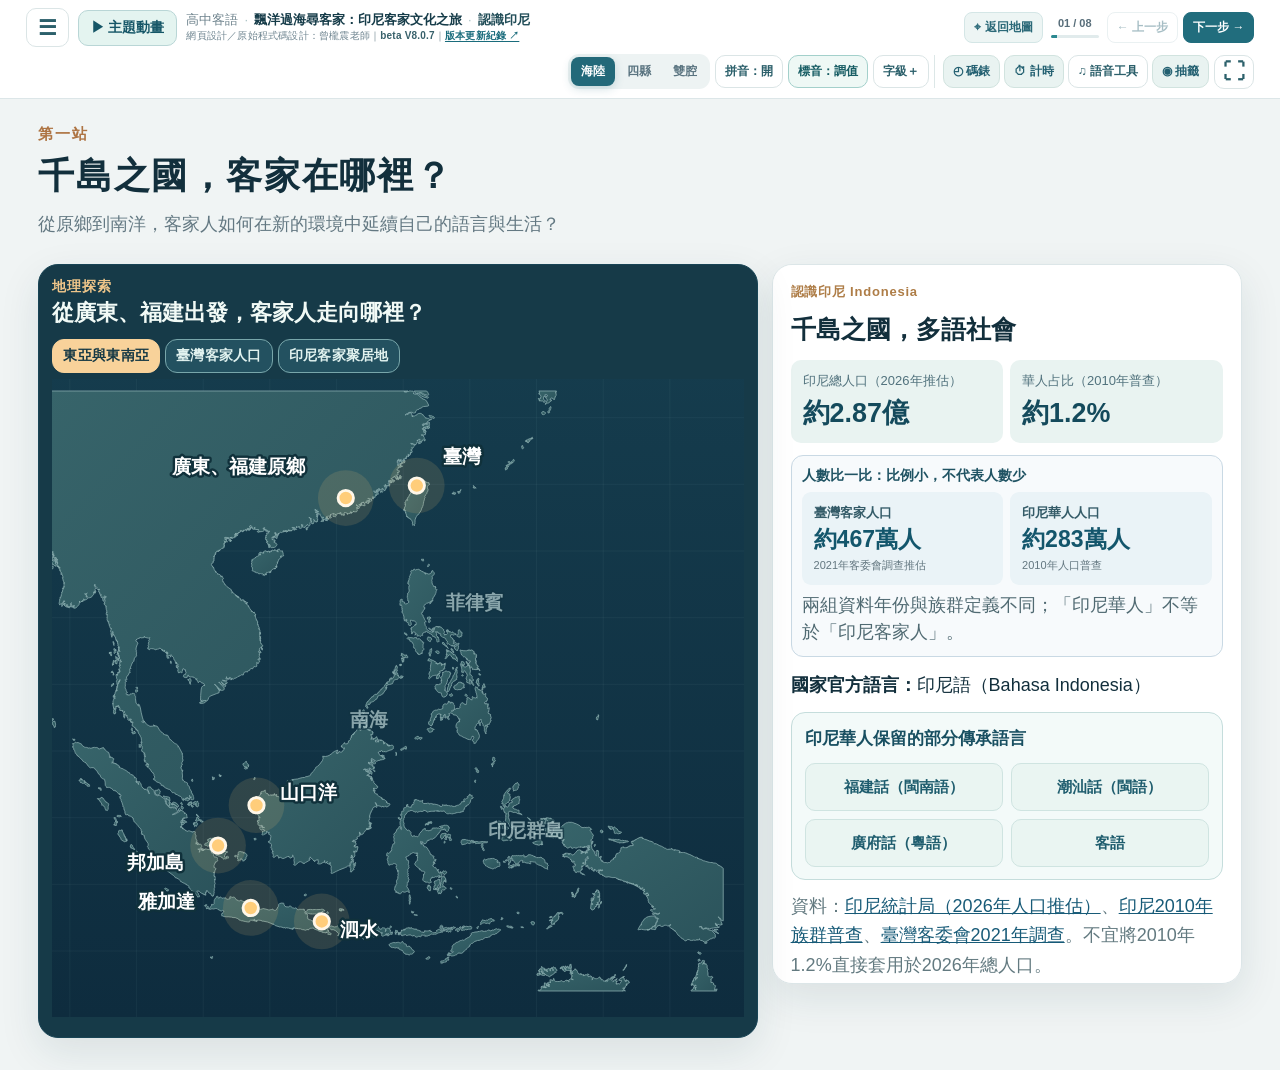
==== commit f4836823: "Add files via upload" ====
--- a/index.html
+++ b/index.html
@@ -4,8 +4,8 @@
   <meta charset="utf-8">
   <meta name="viewport" content="width=device-width, initial-scale=1">
   <meta name="theme-color" content="#0f2835">
-  <meta name="description" content="高中客語第八課〈行讀客家世界：印尼客家之旅〉互動教學網站。海陸與四縣課文、移民歷史、語言傳承、蘭芳公司、飲食與元宵。">
-  <title>飄洋過海尋客家：印尼客家文化之旅｜beta V8.0.4</title>
+  <meta name="description" content="高中客語第八課〈行讀客家世界：印尼客家之旅〉互動教學網站。海陸與四縣課文、移民歷史、語言傳承、蘭芳公司、菜包、粽子、粢粑與元宵。">
+  <title>飄洋過海尋客家：印尼客家文化之旅｜beta V8.0.7</title>
   <link rel="stylesheet" href="styles.css">
   <script src="content.js" defer></script>
   <script src="culture-vocab.js" defer></script>
@@ -24,7 +24,7 @@
       <nav id="lessonNav" class="lesson-nav" aria-label="八個教學階段"></nav>
       <div class="side-bottom">
         
-        <a href="worksheet.html" target="_blank" rel="noopener">開啟可列印學習單 ↗</a>
+        <a href="worksheet.html" target="_blank" rel="noopener">學習單（處理中） ↗</a>
         <button type="button" id="viewSources" class="quiet-button">資料與圖片來源</button>
         <a href="versions.html" target="_blank" rel="noopener">版本更新紀錄 ↗</a>
       </div>
@@ -37,7 +37,7 @@
           <button type="button" id="themeAnimationBtn" class="top-button theme-animation-launch" title="播放／重播開場主題動畫" aria-haspopup="dialog" aria-controls="journeyOverlay">▶ 主題動畫</button>
           <div class="topbar-identity">
             <div class="breadcrumb"><span>高中客語</span><span class="dot">·</span><strong class="site-full-name">飄洋過海尋客家：印尼客家文化之旅</strong><span class="dot">·</span><strong id="stepLabel">認識印尼</strong></div>
-            <div class="site-credit">網頁設計／原始程式碼設計：曾櫳震老師｜<strong>beta V8.0.4</strong>｜<a class="version-history-link" href="versions.html" target="_blank" rel="noopener">版本更新紀錄 ↗</a></div>
+            <div class="site-credit">網頁設計／原始程式碼設計：曾櫳震老師｜<strong>beta V8.0.7</strong>｜<a class="version-history-link" href="versions.html" target="_blank" rel="noopener">版本更新紀錄 ↗</a></div>
           </div>
         </div>
         <nav class="top-pager" aria-label="課程站別導覽">
@@ -109,7 +109,7 @@
   </div>
   <div id="cultureVocabOverlay" class="culture-vocab-overlay" hidden>
     <section class="cv-modal" role="dialog" aria-modal="true" aria-labelledby="cvTitle">
-      <header class="cv-modal-head"><div><div class="micro-label">客語時間！拿出學習單，一起讀、一起猜！</div><h2 id="cvTitle">客語詞彙學習</h2></div><button type="button" class="cv-close" data-cv-action="close" aria-label="關閉詞彙學習視窗">×</button></header>
+      <header class="cv-modal-head"><div><div class="micro-label">客語時間！一起讀、一起猜！</div><h2 id="cvTitle">客語詞彙學習</h2></div><button type="button" class="cv-close" data-cv-action="close" aria-label="關閉詞彙學習視窗">×</button></header>
       <div class="cv-modal-body">
         <div class="cv-main-column">
           <div class="cv-modal-top"><span id="cvProgress"></span><div class="cv-dialects"><button type="button" data-cv-dialect="hailu">海陸腔</button><button type="button" data-cv-dialect="sixian">四縣腔</button></div></div>
--- a/styles.css
+++ b/styles.css
@@ -836,3 +836,9 @@
 @media(max-width:650px){
  .tw-distribution .county-info-number,.tw-distribution .county-info-dialects{grid-template-columns:1fr!important}
 }
+
+/* beta V8.0.7：新增第三組食物比較，三個分頁在16:9投影仍可並列；學生自學模式不顯示抽籤與計時工具。 */
+@media(min-width:901px){.food-topic-tabs{display:grid;grid-template-columns:repeat(3,minmax(0,1fr));gap:11px}.food-topic-tabs button{padding:13px 11px;font-size:clamp(16px,1.45vw,21px);line-height:1.45}}
+@media(min-width:641px) and (max-width:900px){.food-topic-tabs{display:grid;grid-template-columns:repeat(3,minmax(0,1fr));gap:8px}.food-topic-tabs button{padding:10px 7px;font-size:15px}}
+.student-mode [data-tool],.student-mode #cvSlotPanel{display:none!important}
+.student-mode .cv-modal-body{grid-template-columns:minmax(0,1fr)!important}
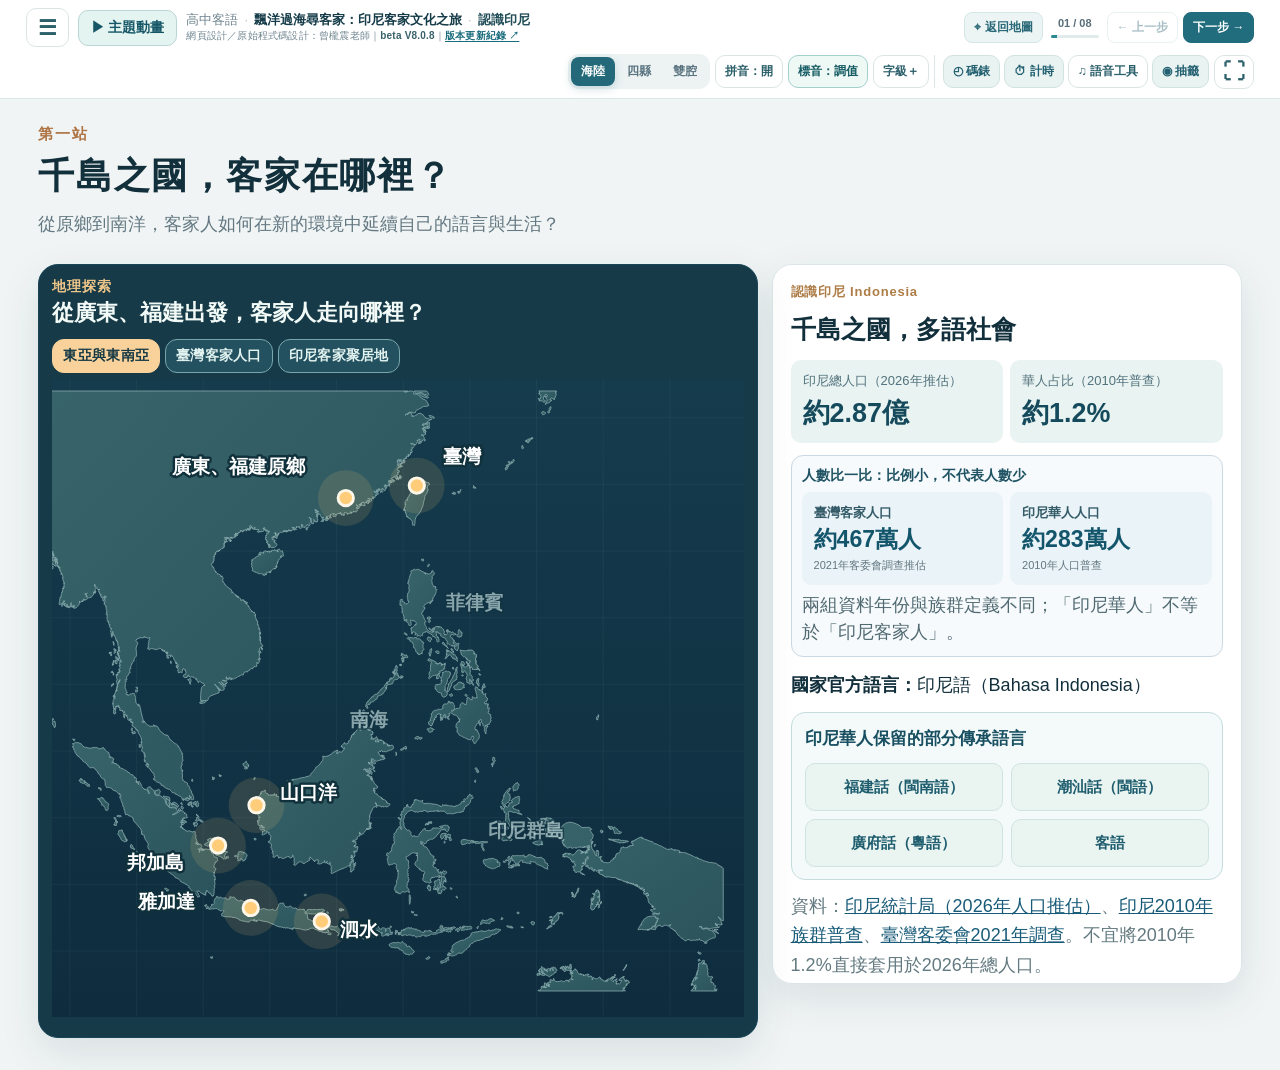
==== commit 87b24b6a: "Add files via upload" ====
--- a/index.html
+++ b/index.html
@@ -5,7 +5,7 @@
   <meta name="viewport" content="width=device-width, initial-scale=1">
   <meta name="theme-color" content="#0f2835">
   <meta name="description" content="高中客語第八課〈行讀客家世界：印尼客家之旅〉互動教學網站。海陸與四縣課文、移民歷史、語言傳承、蘭芳公司、菜包、粽子、粢粑與元宵。">
-  <title>飄洋過海尋客家：印尼客家文化之旅｜beta V8.0.7</title>
+  <title>飄洋過海尋客家：印尼客家文化之旅｜beta V8.0.8</title>
   <link rel="stylesheet" href="styles.css">
   <script src="content.js" defer></script>
   <script src="culture-vocab.js" defer></script>
@@ -37,7 +37,7 @@
           <button type="button" id="themeAnimationBtn" class="top-button theme-animation-launch" title="播放／重播開場主題動畫" aria-haspopup="dialog" aria-controls="journeyOverlay">▶ 主題動畫</button>
           <div class="topbar-identity">
             <div class="breadcrumb"><span>高中客語</span><span class="dot">·</span><strong class="site-full-name">飄洋過海尋客家：印尼客家文化之旅</strong><span class="dot">·</span><strong id="stepLabel">認識印尼</strong></div>
-            <div class="site-credit">網頁設計／原始程式碼設計：曾櫳震老師｜<strong>beta V8.0.7</strong>｜<a class="version-history-link" href="versions.html" target="_blank" rel="noopener">版本更新紀錄 ↗</a></div>
+            <div class="site-credit">網頁設計／原始程式碼設計：曾櫳震老師｜<strong>beta V8.0.8</strong>｜<a class="version-history-link" href="versions.html" target="_blank" rel="noopener">版本更新紀錄 ↗</a></div>
           </div>
         </div>
         <nav class="top-pager" aria-label="課程站別導覽">
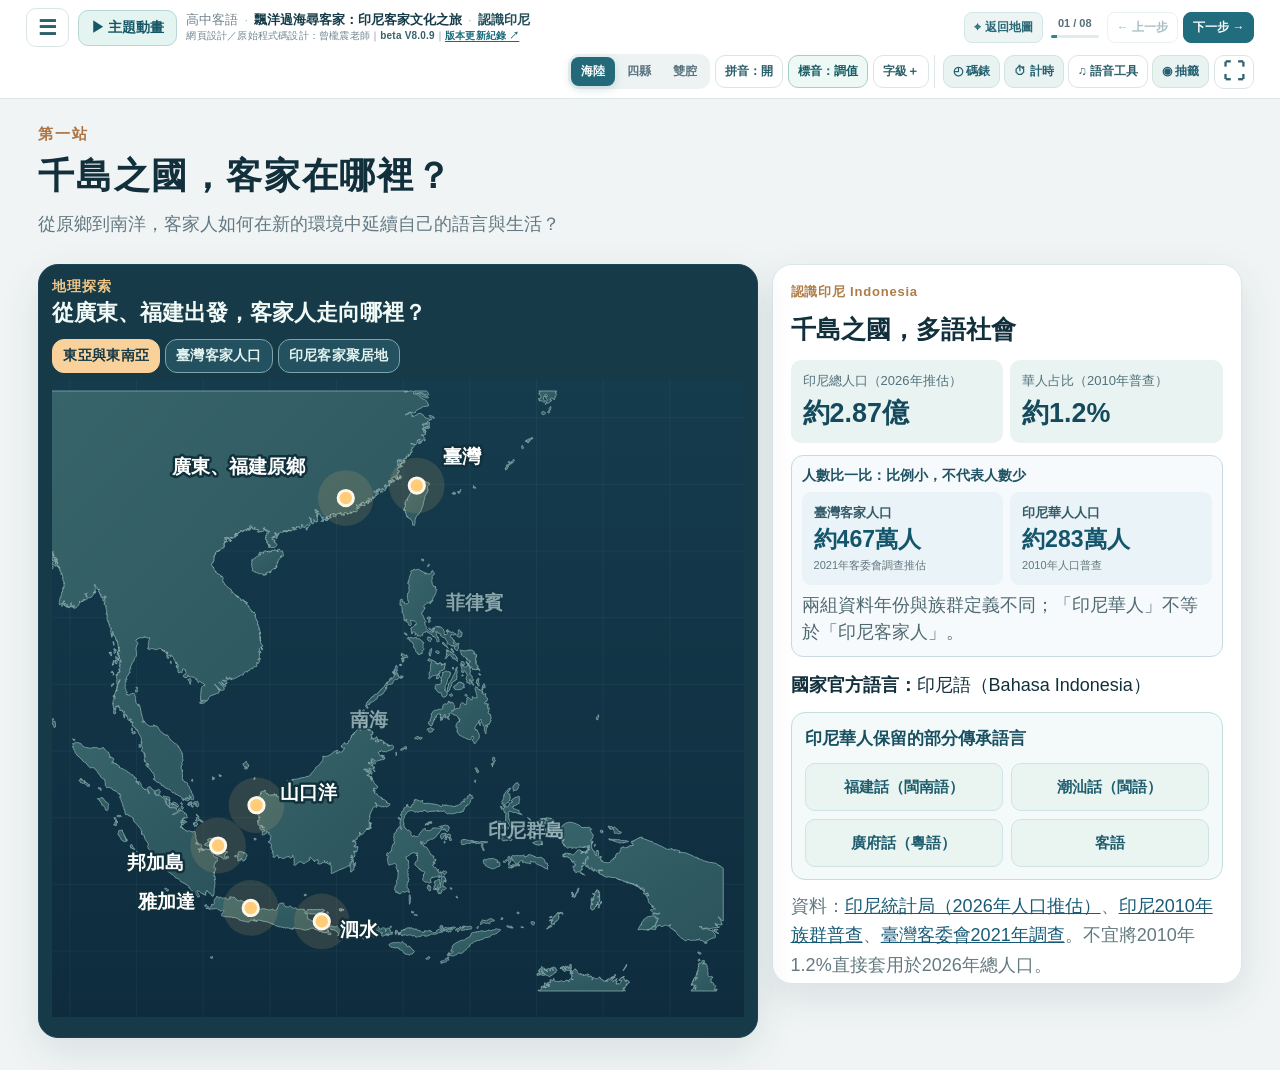
==== commit 4d5c24d5: "Add files via upload" ====
--- a/index.html
+++ b/index.html
@@ -5,7 +5,7 @@
   <meta name="viewport" content="width=device-width, initial-scale=1">
   <meta name="theme-color" content="#0f2835">
   <meta name="description" content="高中客語第八課〈行讀客家世界：印尼客家之旅〉互動教學網站。海陸與四縣課文、移民歷史、語言傳承、蘭芳公司、菜包、粽子、粢粑與元宵。">
-  <title>飄洋過海尋客家：印尼客家文化之旅｜beta V8.0.8</title>
+  <title>飄洋過海尋客家：印尼客家文化之旅｜beta V8.0.9</title>
   <link rel="stylesheet" href="styles.css">
   <script src="content.js" defer></script>
   <script src="culture-vocab.js" defer></script>
@@ -37,7 +37,7 @@
           <button type="button" id="themeAnimationBtn" class="top-button theme-animation-launch" title="播放／重播開場主題動畫" aria-haspopup="dialog" aria-controls="journeyOverlay">▶ 主題動畫</button>
           <div class="topbar-identity">
             <div class="breadcrumb"><span>高中客語</span><span class="dot">·</span><strong class="site-full-name">飄洋過海尋客家：印尼客家文化之旅</strong><span class="dot">·</span><strong id="stepLabel">認識印尼</strong></div>
-            <div class="site-credit">網頁設計／原始程式碼設計：曾櫳震老師｜<strong>beta V8.0.8</strong>｜<a class="version-history-link" href="versions.html" target="_blank" rel="noopener">版本更新紀錄 ↗</a></div>
+            <div class="site-credit">網頁設計／原始程式碼設計：曾櫳震老師｜<strong>beta V8.0.9</strong>｜<a class="version-history-link" href="versions.html" target="_blank" rel="noopener">版本更新紀錄 ↗</a></div>
           </div>
         </div>
         <nav class="top-pager" aria-label="課程站別導覽">
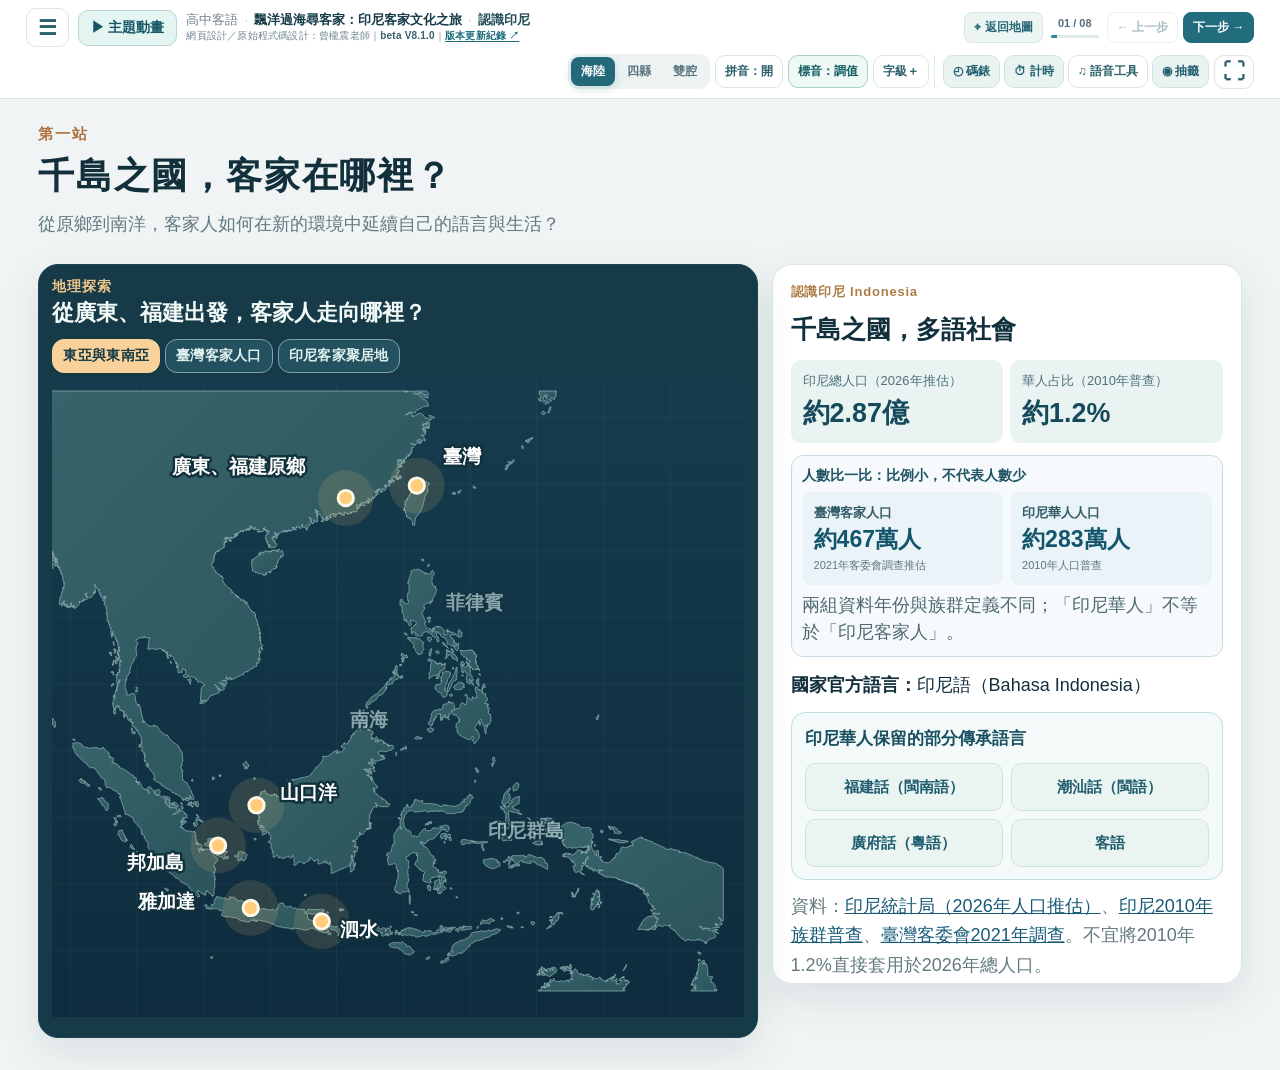
==== commit c9de4dff: "Add files via upload" ====
--- a/index.html
+++ b/index.html
@@ -5,11 +5,12 @@
   <meta name="viewport" content="width=device-width, initial-scale=1">
   <meta name="theme-color" content="#0f2835">
   <meta name="description" content="高中客語第八課〈行讀客家世界：印尼客家之旅〉互動教學網站。海陸與四縣課文、移民歷史、語言傳承、蘭芳公司、菜包、粽子、粢粑與元宵。">
-  <title>飄洋過海尋客家：印尼客家文化之旅｜beta V8.0.9</title>
+  <title>飄洋過海尋客家：印尼客家文化之旅｜beta V8.1.0</title>
   <link rel="stylesheet" href="styles.css">
   <script src="content.js" defer></script>
   <script src="culture-vocab.js" defer></script>
   <script src="app.js" defer></script>
+  <script src="phonology-rimes-data.js" defer></script>
   <script src="phonology-tools.js" defer></script>
 </head>
 <body>
@@ -24,7 +25,7 @@
       <nav id="lessonNav" class="lesson-nav" aria-label="八個教學階段"></nav>
       <div class="side-bottom">
         
-        <a href="worksheet.html" target="_blank" rel="noopener">學習單（處理中） ↗</a>
+        <a href="worksheet.html" target="_blank" rel="noopener">課程學習單 ↗</a>
         <button type="button" id="viewSources" class="quiet-button">資料與圖片來源</button>
         <a href="versions.html" target="_blank" rel="noopener">版本更新紀錄 ↗</a>
       </div>
@@ -37,7 +38,7 @@
           <button type="button" id="themeAnimationBtn" class="top-button theme-animation-launch" title="播放／重播開場主題動畫" aria-haspopup="dialog" aria-controls="journeyOverlay">▶ 主題動畫</button>
           <div class="topbar-identity">
             <div class="breadcrumb"><span>高中客語</span><span class="dot">·</span><strong class="site-full-name">飄洋過海尋客家：印尼客家文化之旅</strong><span class="dot">·</span><strong id="stepLabel">認識印尼</strong></div>
-            <div class="site-credit">網頁設計／原始程式碼設計：曾櫳震老師｜<strong>beta V8.0.9</strong>｜<a class="version-history-link" href="versions.html" target="_blank" rel="noopener">版本更新紀錄 ↗</a></div>
+            <div class="site-credit">網頁設計／原始程式碼設計：曾櫳震老師｜<strong>beta V8.1.0</strong>｜<a class="version-history-link" href="versions.html" target="_blank" rel="noopener">版本更新紀錄 ↗</a></div>
           </div>
         </div>
         <nav class="top-pager" aria-label="課程站別導覽">
@@ -61,7 +62,7 @@
           <div class="tool-launchers" role="group" aria-label="課堂小工具">
             <button type="button" data-tool="stopwatch" class="top-button tool-trigger" title="開啟碼錶">◴ 碼錶</button>
             <button type="button" data-tool="countdown" class="top-button tool-trigger" title="開啟倒數計時器">⏱ 計時</button>
-            <button type="button" id="phonologyLaunch" class="top-button" title="客語聲調與聲母速查">♫ 語音工具</button>
+            <button type="button" id="phonologyLaunch" class="top-button" title="客語聲調、聲母、元音與韻母速查">♫ 語音工具</button>
             <button type="button" data-tool="spinner" class="top-button tool-trigger" title="開啟輪盤抽籤">◉ 抽籤</button>
           </div>
           <button type="button" id="fullscreenToggle" class="icon-button" title="全螢幕（F）" aria-label="切換全螢幕">⛶</button>
@@ -102,7 +103,7 @@
   <div id="phonologyOverlay" class="phonology-overlay" hidden>
     <section class="phonology-dialog" role="dialog" aria-modal="true" aria-labelledby="phonologyTitle">
       <header class="phonology-head"><div><div class="micro-label">海陸腔／四縣腔</div><h2 id="phonologyTitle">客語語音互動工具</h2></div><button id="phonologyClose" class="phonology-close" type="button" aria-label="關閉語音工具">×</button></header>
-      <div class="phonology-actions"><button data-phon-tab="tones" class="active" aria-pressed="true">聲調</button><button data-phon-tab="consonants" aria-pressed="false">聲母</button><button data-phon-tab="references" aria-pressed="false">原始圖表</button><button data-phon-tab="sandhi" aria-pressed="false">連讀變調</button></div>
+      <div class="phonology-actions"><button data-phon-tab="tones" class="active" aria-pressed="true">聲調</button><button data-phon-tab="consonants" aria-pressed="false">聲母</button><button data-phon-tab="vowels" aria-pressed="false">元音</button><button data-phon-tab="rimes" aria-pressed="false">韻母配字表</button><button data-phon-tab="references" aria-pressed="false">原始圖表</button><button data-phon-tab="sandhi" aria-pressed="false">連讀變調</button></div>
       <div class="phonology-dialects"><button data-phon-dialect="hailu" class="active" aria-pressed="true">海陸腔</button><button data-phon-dialect="sixian" aria-pressed="false">四縣腔</button></div>
       <div id="phonologyContent"></div>
     </section>
--- a/styles.css
+++ b/styles.css
@@ -842,3 +842,34 @@
 @media(min-width:641px) and (max-width:900px){.food-topic-tabs{display:grid;grid-template-columns:repeat(3,minmax(0,1fr));gap:8px}.food-topic-tabs button{padding:10px 7px;font-size:15px}}
 .student-mode [data-tool],.student-mode #cvSlotPanel{display:none!important}
 .student-mode .cv-modal-body{grid-template-columns:minmax(0,1fr)!important}
+
+/* V8.1.0 – phonology vowel/rime worksheets, accessible and mobile-friendly */
+.phonology-dialects[hidden]{display:none!important}
+.phon-vowel-scroll,.phon-rime-scroll{max-width:100%;overflow-x:auto;overscroll-behavior-x:contain}
+.phon-vowel-table,.phon-rime-table{border-collapse:collapse;width:100%;background:#fff;margin:14px 0;font-size:14px}
+.phon-vowel-table th,.phon-vowel-table td,.phon-rime-table th,.phon-rime-table td{border:1px solid #d4e1e5;padding:9px 10px;text-align:left;vertical-align:middle}
+.phon-vowel-table th,.phon-rime-table thead th{background:#e9f2f3;color:#234955;white-space:nowrap}
+.phon-vowel-table .pv-pinyin,.phon-vowel-table .pv-ipa{font-size:22px;font-weight:750;white-space:nowrap}
+.phon-vowel-table td:last-child{max-width:240px;font-size:13px;line-height:1.65}
+.phon-rime-toolbar{display:flex;flex-wrap:wrap;align-items:center;gap:9px;margin:18px 0 12px}
+.phon-rime-toolbar label{font-weight:700;font-size:14px}
+.phon-rime-toolbar input{border:1px solid #bccfd4;background:white;border-radius:8px;padding:10px 12px;flex:1 1 160px;min-width:0;font-size:15px}
+.phon-rime-toolbar button,.phon-rime-block-tabs button,.phon-rime-list button{border:1px solid #c3d6db;background:white;color:#205362;border-radius:8px;padding:8px 12px;cursor:pointer;font-weight:700}
+.phon-rime-toolbar button:hover,.phon-rime-block-tabs button:hover,.phon-rime-list button:hover{border-color:#167287}
+.phon-rime-block-tabs{display:flex;gap:7px;flex-wrap:wrap;margin:15px 0}
+.phon-rime-block-tabs button.active,.phon-rime-list button.active{background:#166e82;color:white;border-color:#166e82}
+.phon-rime-block-tabs small{display:block;font-size:11px;font-weight:400;opacity:.84;margin-top:3px}
+.phon-rime-block-heading{font-size:17px;margin:18px 0 10px}
+.phon-rime-list{display:flex;gap:7px;flex-wrap:wrap;margin:12px 0 18px}
+.phon-rime-list button{min-width:53px;font-family:inherit;font-size:16px}
+.phon-rime-selection{background:#eef7f8;border:1px solid #d1e4e8;border-radius:12px;padding:16px;margin:15px 0}
+.phon-rime-selection p{font-size:13px;color:#4d6870;margin:5px 0 12px}.phon-rime-name{font-size:23px;color:#176476}
+.phon-rime-pairs{display:grid;grid-template-columns:repeat(auto-fill,minmax(130px,1fr));gap:7px}
+.phon-rime-pair{display:flex;align-items:center;gap:7px;padding:9px 10px;background:white;border-radius:7px;border:1px solid #d9e6e9}
+.phon-rime-initial{min-width:38px;font-weight:800;color:#20667a}.phon-rime-example{font-size:15px}
+.phon-rime-matrix{border:1px solid #d0dfe3;border-radius:10px;background:#fff;padding:12px 14px;margin:18px 0}
+.phon-rime-matrix summary{cursor:pointer;font-weight:750;color:#245363}.phon-rime-table{width:max-content;min-width:100%;font-size:13px}
+.phon-rime-table thead th{position:sticky;top:0;z-index:1}.phon-rime-table th:first-child{position:sticky;left:0;background:#dcecef;z-index:2}
+.phon-rime-table td{text-align:center;min-width:66px;white-space:nowrap}.phon-rime-table .is-selected{background:#e2f4f4}.phon-rime-table .is-empty{color:#bdcacc}.phon-rime-table thead button{font-size:14px;font-weight:750;color:#1e5e73;background:none;border:0;cursor:pointer}
+.phon-rime-search-results{margin:14px 0;background:#f4f9f9;border:1px solid #d8e7e8;padding:13px;border-radius:9px;max-height:300px;overflow:auto}.phon-rime-search-results h3{margin:0 0 10px;font-size:15px}.phon-rime-search-results button{display:inline-block;margin:3px;padding:7px 10px;background:white;border:1px solid #cadbdf;border-radius:7px;cursor:pointer;color:#255666}
+@media(max-width:680px){.phon-vowel-table{min-width:590px}.phonology-actions button{font-size:13px;padding:7px 9px}.phon-rime-list button{min-width:48px;padding:7px 9px}.phon-rime-selection{padding:12px}.phon-rime-pairs{grid-template-columns:repeat(2,minmax(0,1fr))}}
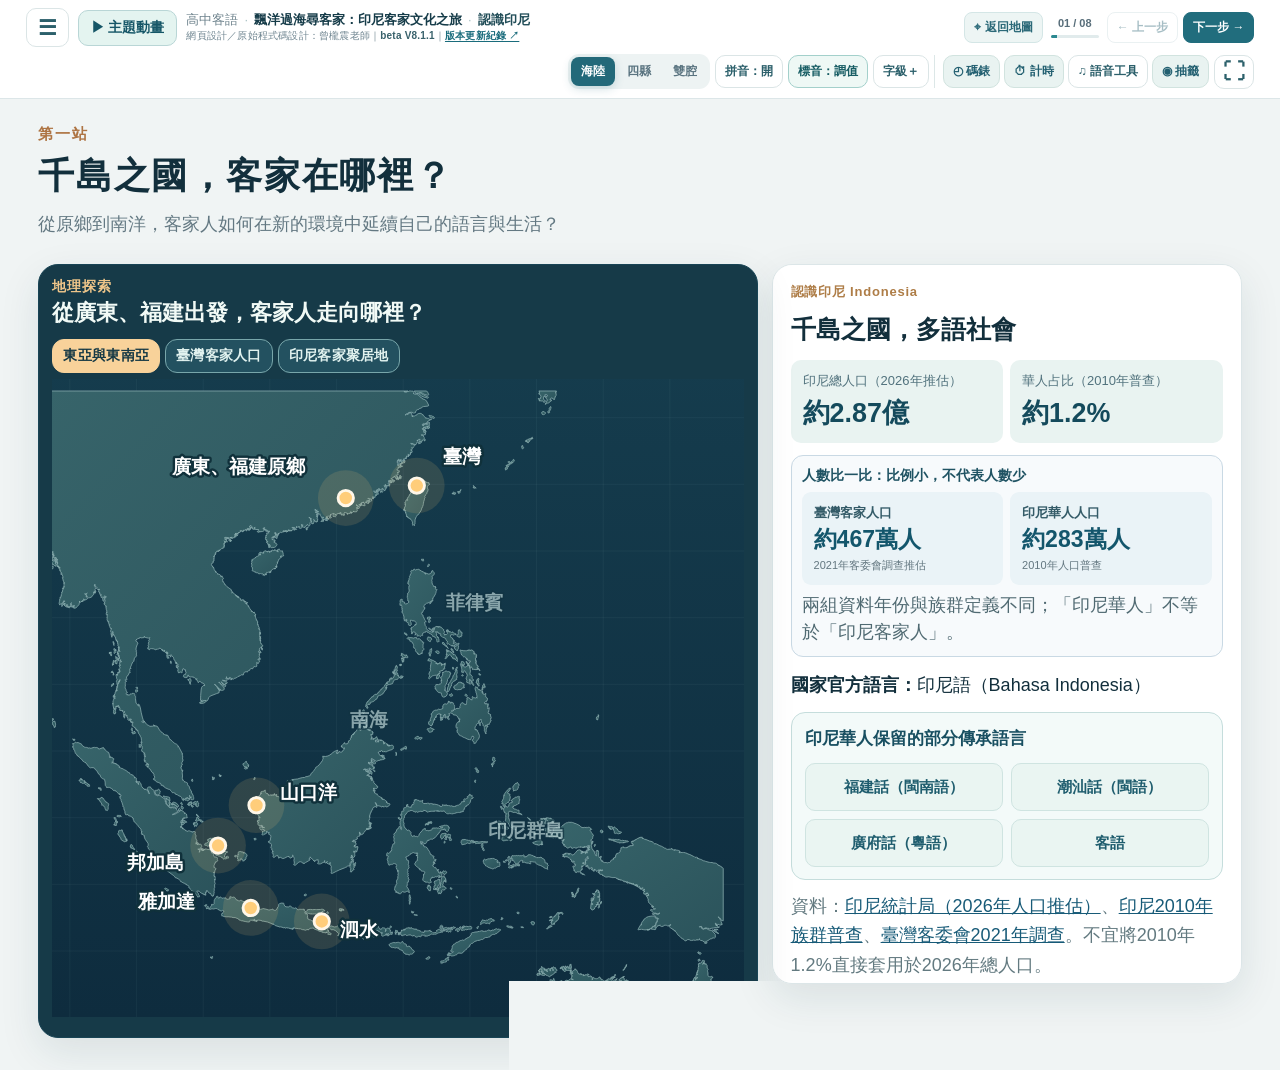
==== commit 5a7bce69: "Add files via upload" ====
--- a/index.html
+++ b/index.html
@@ -5,12 +5,13 @@
   <meta name="viewport" content="width=device-width, initial-scale=1">
   <meta name="theme-color" content="#0f2835">
   <meta name="description" content="高中客語第八課〈行讀客家世界：印尼客家之旅〉互動教學網站。海陸與四縣課文、移民歷史、語言傳承、蘭芳公司、菜包、粽子、粢粑與元宵。">
-  <title>飄洋過海尋客家：印尼客家文化之旅｜beta V8.1.0</title>
+  <title>飄洋過海尋客家：印尼客家文化之旅｜beta V8.1.1</title>
   <link rel="stylesheet" href="styles.css">
   <script src="content.js" defer></script>
   <script src="culture-vocab.js" defer></script>
   <script src="app.js" defer></script>
   <script src="phonology-rimes-data.js" defer></script>
+  <script src="phonology-moe-map.js" defer></script>
   <script src="phonology-tools.js" defer></script>
 </head>
 <body>
@@ -38,7 +39,7 @@
           <button type="button" id="themeAnimationBtn" class="top-button theme-animation-launch" title="播放／重播開場主題動畫" aria-haspopup="dialog" aria-controls="journeyOverlay">▶ 主題動畫</button>
           <div class="topbar-identity">
             <div class="breadcrumb"><span>高中客語</span><span class="dot">·</span><strong class="site-full-name">飄洋過海尋客家：印尼客家文化之旅</strong><span class="dot">·</span><strong id="stepLabel">認識印尼</strong></div>
-            <div class="site-credit">網頁設計／原始程式碼設計：曾櫳震老師｜<strong>beta V8.1.0</strong>｜<a class="version-history-link" href="versions.html" target="_blank" rel="noopener">版本更新紀錄 ↗</a></div>
+            <div class="site-credit">網頁設計／原始程式碼設計：曾櫳震老師｜<strong>beta V8.1.1</strong>｜<a class="version-history-link" href="versions.html" target="_blank" rel="noopener">版本更新紀錄 ↗</a></div>
           </div>
         </div>
         <nav class="top-pager" aria-label="課程站別導覽">
--- a/styles.css
+++ b/styles.css
@@ -849,7 +849,7 @@
 .phon-vowel-table,.phon-rime-table{border-collapse:collapse;width:100%;background:#fff;margin:14px 0;font-size:14px}
 .phon-vowel-table th,.phon-vowel-table td,.phon-rime-table th,.phon-rime-table td{border:1px solid #d4e1e5;padding:9px 10px;text-align:left;vertical-align:middle}
 .phon-vowel-table th,.phon-rime-table thead th{background:#e9f2f3;color:#234955;white-space:nowrap}
-.phon-vowel-table .pv-pinyin,.phon-vowel-table .pv-ipa{font-size:22px;font-weight:750;white-space:nowrap}
+.phon-vowel-table .pv-pinyin{font-size:22px;font-weight:750;white-space:nowrap}
 .phon-vowel-table td:last-child{max-width:240px;font-size:13px;line-height:1.65}
 .phon-rime-toolbar{display:flex;flex-wrap:wrap;align-items:center;gap:9px;margin:18px 0 12px}
 .phon-rime-toolbar label{font-weight:700;font-size:14px}
@@ -873,3 +873,22 @@
 .phon-rime-table td{text-align:center;min-width:66px;white-space:nowrap}.phon-rime-table .is-selected{background:#e2f4f4}.phon-rime-table .is-empty{color:#bdcacc}.phon-rime-table thead button{font-size:14px;font-weight:750;color:#1e5e73;background:none;border:0;cursor:pointer}
 .phon-rime-search-results{margin:14px 0;background:#f4f9f9;border:1px solid #d8e7e8;padding:13px;border-radius:9px;max-height:300px;overflow:auto}.phon-rime-search-results h3{margin:0 0 10px;font-size:15px}.phon-rime-search-results button{display:inline-block;margin:3px;padding:7px 10px;background:white;border:1px solid #cadbdf;border-radius:7px;cursor:pointer;color:#255666}
 @media(max-width:680px){.phon-vowel-table{min-width:590px}.phonology-actions button{font-size:13px;padding:7px 9px}.phon-rime-list button{min-width:48px;padding:7px 9px}.phon-rime-selection{padding:12px}.phon-rime-pairs{grid-template-columns:repeat(2,minmax(0,1fr))}}
+
+/* beta V8.1.1：僅元音表及韻母配字表，教育部拼音優先、IPA小字次之 */
+.phon-moe-main{font-size:1em;font-weight:800;line-height:1.25}
+.phon-ipa-note{display:block;font-size:11px;font-weight:500;line-height:1.3;color:#66828a;letter-spacing:0;white-space:nowrap}
+.phon-vowel-example{display:inline-flex;align-items:baseline;gap:3px;white-space:nowrap}
+.phon-vowel-example .phon-moe-main{font-size:16px}
+.phon-vowel-example .phon-ipa-note{display:inline;font-size:10px;margin-left:2px}
+.phon-rime-list button{display:flex;flex-direction:column;align-items:center;justify-content:center;gap:1px;min-height:54px}
+.phon-rime-list button .phon-moe-main{font-size:17px}
+.phon-rime-list button.active .phon-ipa-note{color:#daeff3}
+.phon-rime-name .phon-moe-main{font-size:23px}
+.phon-rime-name .phon-ipa-note{font-size:12px}
+.phon-rime-initial .phon-moe-main{font-size:17px}
+.phon-rime-initial .phon-ipa-note{font-size:11px}
+.phon-rime-table thead button .phon-moe-main{font-size:14px}
+.phon-rime-table tbody th .phon-moe-main{font-size:14px}
+.phon-rime-search-results button .phon-moe-main{font-size:13px}
+.phon-rime-search-results button .phon-ipa-note{display:inline;font-size:10px;margin-left:3px}
+.phon-rime-table thead button .phon-ipa-note{font-size:10px}
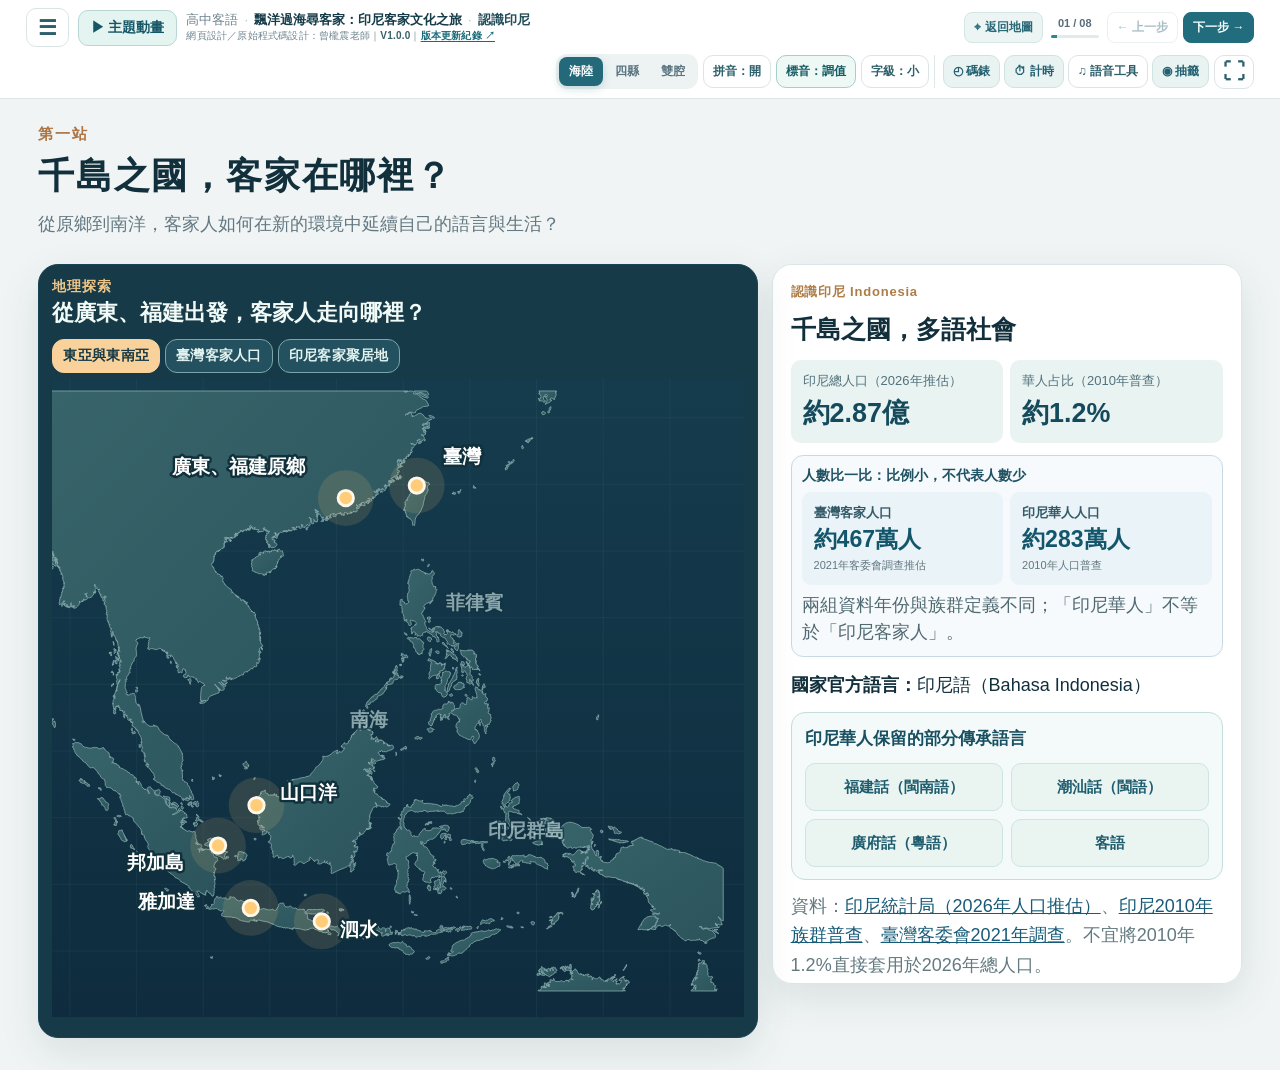
==== commit be1e18b2: "Add files via upload" ====
--- a/index.html
+++ b/index.html
@@ -5,7 +5,7 @@
   <meta name="viewport" content="width=device-width, initial-scale=1">
   <meta name="theme-color" content="#0f2835">
   <meta name="description" content="高中客語第八課〈行讀客家世界：印尼客家之旅〉互動教學網站。海陸與四縣課文、移民歷史、語言傳承、蘭芳公司、菜包、粽子、粢粑與元宵。">
-  <title>飄洋過海尋客家：印尼客家文化之旅｜beta V8.1.1</title>
+  <title>飄洋過海尋客家：印尼客家文化之旅｜V1.0.0</title>
   <link rel="stylesheet" href="styles.css">
   <script src="content.js" defer></script>
   <script src="culture-vocab.js" defer></script>
@@ -39,7 +39,7 @@
           <button type="button" id="themeAnimationBtn" class="top-button theme-animation-launch" title="播放／重播開場主題動畫" aria-haspopup="dialog" aria-controls="journeyOverlay">▶ 主題動畫</button>
           <div class="topbar-identity">
             <div class="breadcrumb"><span>高中客語</span><span class="dot">·</span><strong class="site-full-name">飄洋過海尋客家：印尼客家文化之旅</strong><span class="dot">·</span><strong id="stepLabel">認識印尼</strong></div>
-            <div class="site-credit">網頁設計／原始程式碼設計：曾櫳震老師｜<strong>beta V8.1.1</strong>｜<a class="version-history-link" href="versions.html" target="_blank" rel="noopener">版本更新紀錄 ↗</a></div>
+            <div class="site-credit">網頁設計／原始程式碼設計：曾櫳震老師｜<strong>V1.0.0</strong>｜<a class="version-history-link" href="versions.html" target="_blank" rel="noopener">版本更新紀錄 ↗</a></div>
           </div>
         </div>
         <nav class="top-pager" aria-label="課程站別導覽">
@@ -59,7 +59,7 @@
           </div>
           <button type="button" id="pinyinToggle" class="top-button" title="顯示或隱藏拼音" aria-pressed="true">拼音：開</button>
           <button type="button" id="toneModeToggle" class="top-button tone-mode-toggle" title="切換調值與調型標記" aria-label="目前使用調值標記，點擊切換為調型">標音：調值</button>
-          <button type="button" id="fontToggle" class="top-button" title="調整課文顯示字級">字級＋</button>
+          <button type="button" id="fontToggle" class="top-button" title="切換顯示字級：小、中、大">字級：小</button>
           <div class="tool-launchers" role="group" aria-label="課堂小工具">
             <button type="button" data-tool="stopwatch" class="top-button tool-trigger" title="開啟碼錶">◴ 碼錶</button>
             <button type="button" data-tool="countdown" class="top-button tool-trigger" title="開啟倒數計時器">⏱ 計時</button>
--- a/styles.css
+++ b/styles.css
@@ -874,21 +874,19 @@
 .phon-rime-search-results{margin:14px 0;background:#f4f9f9;border:1px solid #d8e7e8;padding:13px;border-radius:9px;max-height:300px;overflow:auto}.phon-rime-search-results h3{margin:0 0 10px;font-size:15px}.phon-rime-search-results button{display:inline-block;margin:3px;padding:7px 10px;background:white;border:1px solid #cadbdf;border-radius:7px;cursor:pointer;color:#255666}
 @media(max-width:680px){.phon-vowel-table{min-width:590px}.phonology-actions button{font-size:13px;padding:7px 9px}.phon-rime-list button{min-width:48px;padding:7px 9px}.phon-rime-selection{padding:12px}.phon-rime-pairs{grid-template-columns:repeat(2,minmax(0,1fr))}}
 
-/* beta V8.1.1：僅元音表及韻母配字表，教育部拼音優先、IPA小字次之 */
-.phon-moe-main{font-size:1em;font-weight:800;line-height:1.25}
-.phon-ipa-note{display:block;font-size:11px;font-weight:500;line-height:1.3;color:#66828a;letter-spacing:0;white-space:nowrap}
-.phon-vowel-example{display:inline-flex;align-items:baseline;gap:3px;white-space:nowrap}
-.phon-vowel-example .phon-moe-main{font-size:16px}
-.phon-vowel-example .phon-ipa-note{display:inline;font-size:10px;margin-left:2px}
-.phon-rime-list button{display:flex;flex-direction:column;align-items:center;justify-content:center;gap:1px;min-height:54px}
-.phon-rime-list button .phon-moe-main{font-size:17px}
-.phon-rime-list button.active .phon-ipa-note{color:#daeff3}
-.phon-rime-name .phon-moe-main{font-size:23px}
-.phon-rime-name .phon-ipa-note{font-size:12px}
-.phon-rime-initial .phon-moe-main{font-size:17px}
-.phon-rime-initial .phon-ipa-note{font-size:11px}
-.phon-rime-table thead button .phon-moe-main{font-size:14px}
-.phon-rime-table tbody th .phon-moe-main{font-size:14px}
-.phon-rime-search-results button .phon-moe-main{font-size:13px}
-.phon-rime-search-results button .phon-ipa-note{display:inline;font-size:10px;margin-left:3px}
-.phon-rime-table thead button .phon-ipa-note{font-size:10px}
+/* V1.0.0：元音表與韻母配字表以教育部拼音為主，方括號內的IPA用小字附註（與「生活中的科學　客語詞彙篇」同步）。 */
+.phon-vowel-table .pv-ipa{font-size:22px;font-weight:750;white-space:nowrap}
+.phon-rime-initial small,.phon-rime-table th small{display:block;margin-top:1px;font-size:11px;font-weight:400;color:#66828a;white-space:nowrap}
+.phon-rime-ipa{margin-left:8px;font-size:14px;color:#66828a}
+.food-card .food-body .food-name-note{margin-top:8px;font-size:15px;line-height:1.6;color:#55707a}
+
+/* V1.0.0：臺灣客家人口地圖鋪滿整個地圖區（兩側不留空白），放大後整區都可拖曳。 */
+#siteShell .map-panel .map-viewport.zoomable-map{display:block}
+#siteShell .map-panel .map-svg.map-taiwan{display:block;width:100%!important;max-width:none!important;touch-action:pan-y;cursor:default;user-select:none;-webkit-user-select:none}
+#siteShell .map-panel .map-svg.map-taiwan.is-zoomed{touch-action:none;cursor:grab}
+#siteShell .map-panel .map-svg.map-taiwan.is-dragging{cursor:grabbing}
+#siteShell .map-panel .map-svg.map-taiwan.is-dragging .pin{pointer-events:none}
+/* 縣市標記的可點範圍只算圓點周圍與縣市名，不再用整個標記的外框，避免相鄰縣市（新竹縣／新竹市、屏東縣／臺東縣）互相蓋住。 */
+#siteShell .map-svg.map-taiwan .county-pin,#siteShell .map-svg.map-taiwan .county-pin .pulse-ring,#siteShell .map-svg.map-taiwan .county-pin .halo{pointer-events:none}
+#siteShell .map-svg.map-taiwan .county-pin .pin-hit{fill:transparent;stroke:none;pointer-events:all}
+#siteShell .map-svg.map-taiwan .county-pin .core,#siteShell .map-svg.map-taiwan .county-pin text{pointer-events:all}
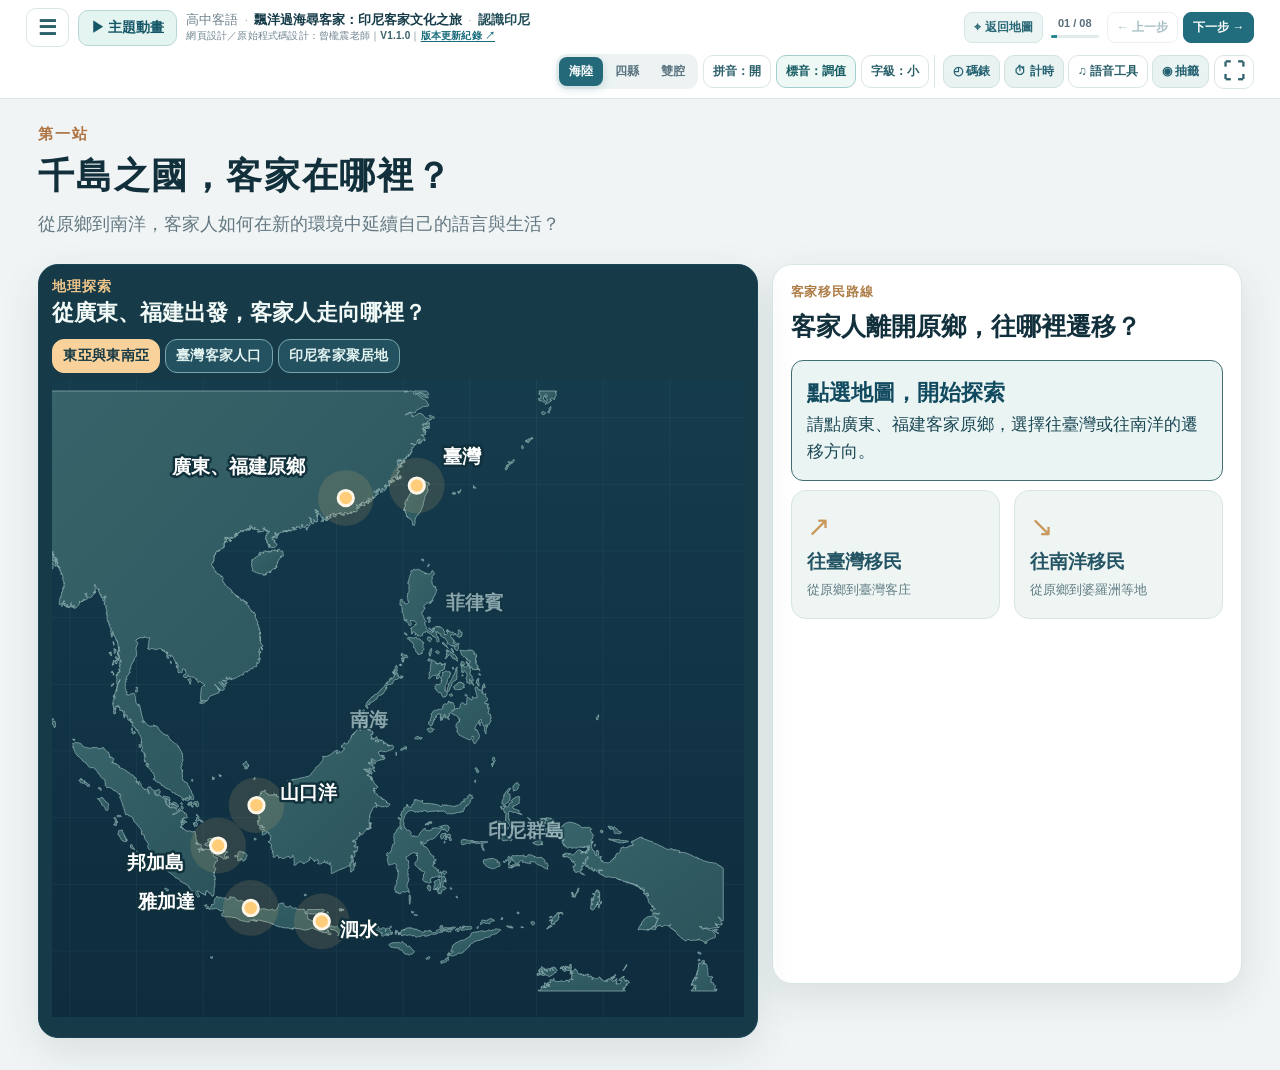
==== commit c457a92b: "Add files via upload" ====
--- a/index.html
+++ b/index.html
@@ -5,7 +5,7 @@
   <meta name="viewport" content="width=device-width, initial-scale=1">
   <meta name="theme-color" content="#0f2835">
   <meta name="description" content="高中客語第八課〈行讀客家世界：印尼客家之旅〉互動教學網站。海陸與四縣課文、移民歷史、語言傳承、蘭芳公司、菜包、粽子、粢粑與元宵。">
-  <title>飄洋過海尋客家：印尼客家文化之旅｜V1.0.0</title>
+  <title>飄洋過海尋客家：印尼客家文化之旅｜V1.1.0</title>
   <link rel="stylesheet" href="styles.css">
   <script src="content.js" defer></script>
   <script src="culture-vocab.js" defer></script>
@@ -39,7 +39,7 @@
           <button type="button" id="themeAnimationBtn" class="top-button theme-animation-launch" title="播放／重播開場主題動畫" aria-haspopup="dialog" aria-controls="journeyOverlay">▶ 主題動畫</button>
           <div class="topbar-identity">
             <div class="breadcrumb"><span>高中客語</span><span class="dot">·</span><strong class="site-full-name">飄洋過海尋客家：印尼客家文化之旅</strong><span class="dot">·</span><strong id="stepLabel">認識印尼</strong></div>
-            <div class="site-credit">網頁設計／原始程式碼設計：曾櫳震老師｜<strong>V1.0.0</strong>｜<a class="version-history-link" href="versions.html" target="_blank" rel="noopener">版本更新紀錄 ↗</a></div>
+            <div class="site-credit">網頁設計／原始程式碼設計：曾櫳震老師｜<strong>V1.1.0</strong>｜<a class="version-history-link" href="versions.html" target="_blank" rel="noopener">版本更新紀錄 ↗</a></div>
           </div>
         </div>
         <nav class="top-pager" aria-label="課程站別導覽">
--- a/styles.css
+++ b/styles.css
@@ -890,3 +890,14 @@
 #siteShell .map-svg.map-taiwan .county-pin,#siteShell .map-svg.map-taiwan .county-pin .pulse-ring,#siteShell .map-svg.map-taiwan .county-pin .halo{pointer-events:none}
 #siteShell .map-svg.map-taiwan .county-pin .pin-hit{fill:transparent;stroke:none;pointer-events:all}
 #siteShell .map-svg.map-taiwan .county-pin .core,#siteShell .map-svg.map-taiwan .county-pin text{pointer-events:all}
+/* V1.1.0：第一站側欄——印尼聚居地頁加入「認識印尼」資料與可展開的答案；東亞與東南亞頁只留遷移路線說明。 */
+.distribution-panel .prompt-answer{border:1px solid #d5e3d6;border-radius:12px;background:#fbfcf7;padding:0}
+.distribution-panel .prompt-answer summary{cursor:pointer;padding:12px 15px;font-size:16px;font-weight:800;color:#1f6474;list-style-position:inside}
+.distribution-panel .prompt-answer p{margin:0;padding:0 15px 14px;font-size:17px;line-height:1.7;color:#2c4f5a}
+.distribution-panel .side-divider{width:100%;border:0;border-top:1px solid #d9e5e7;margin:4px 0}
+.distribution-panel.indonesia-side .micro-label+h2{margin-top:-10px}
+.festival-stage-photo.festival-photo-empty{display:flex;align-items:center;justify-content:center;background:#27505b}
+.festival-stage-photo.festival-photo-empty .festival-photo-fallback{font-size:26px;font-weight:700;letter-spacing:.2em;opacity:.8}
+.side-migration-choices{margin-top:0}
+.side-migration-choices button.active{background:#1d6474;border-color:#1d6474;color:#fff}
+.side-migration-choices button.active small{color:#d5ecee}
